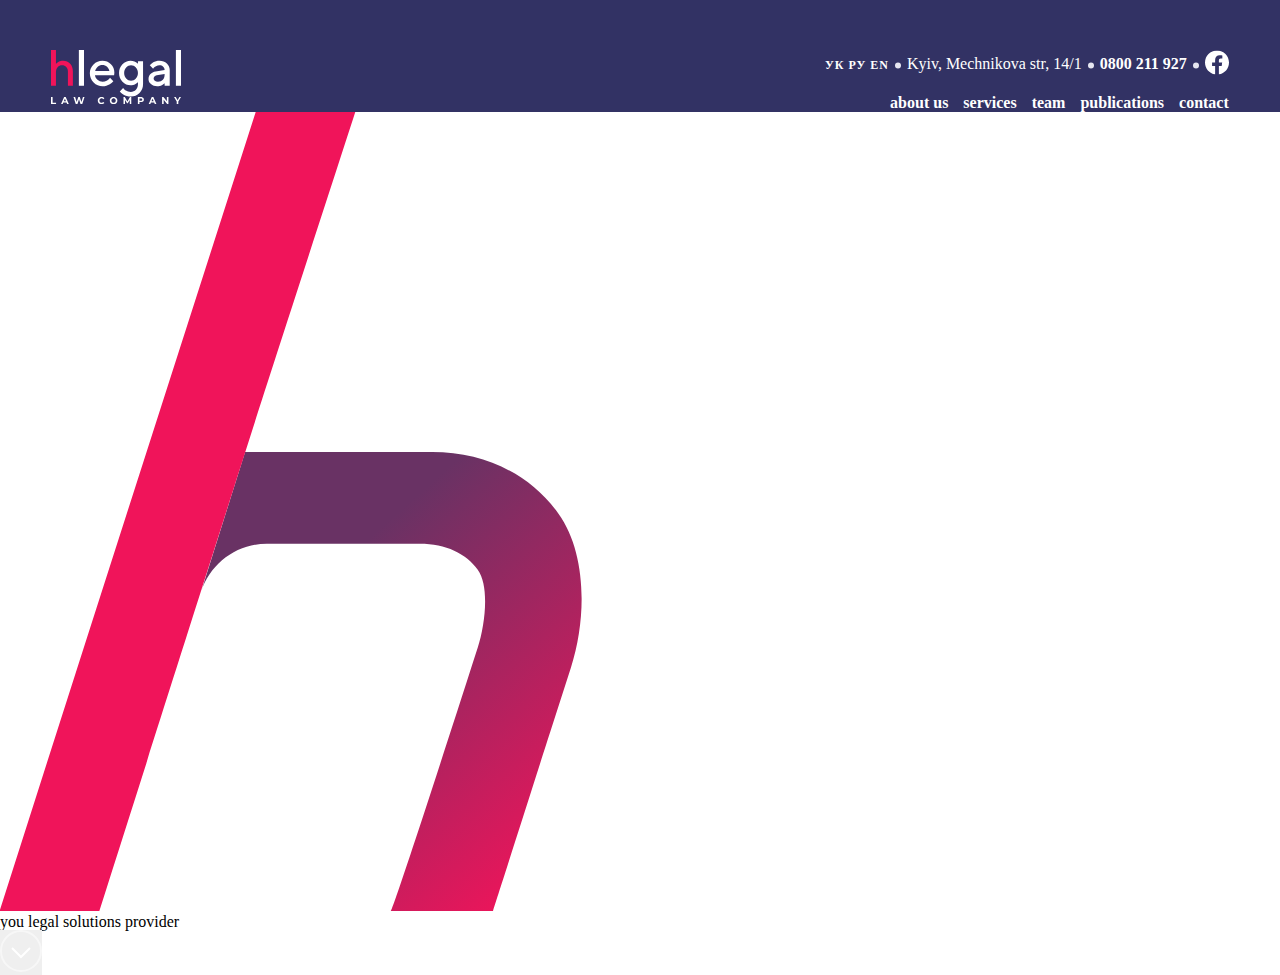
==== index.html @ f6541e98 "create project. Index.html: create header" ====
<!DOCTYPE html>
<html lang="en">
  <head>
    <meta charset="UTF-8" />
    <meta name="viewport" content="width=device-width, initial-scale=1.0" />
    <title>Public</title>
    <link rel="stylesheet" href="./css/style.css" />
  </head>
  <body>
    <header class="header">
      <div class="header__container container">
        <div class="header__logo">
          <svg
            xmlns="http://www.w3.org/2000/svg"
            width="130"
            height="47"
            viewBox="0 0 130 47"
            fill="none"
          >
            <path
              d="M4.95672 0H0V35.7986H4.95672V22.5177C4.95672 20.2709 5.51557 18.4984 6.63326 17.2502C7.75095 16.002 9.2817 15.353 11.1769 15.353C12.8049 15.353 14.1655 15.9521 15.2589 17.1004C16.3523 18.2738 16.9112 19.7466 16.9112 21.5191V35.8236H21.8922V21.5191C21.8922 18.2238 20.9932 15.6276 19.1951 13.6804C17.3971 11.7332 15.0402 10.7596 12.1731 10.7596C11.347 10.7596 10.5209 10.8594 9.71906 11.0841C8.89294 11.3088 8.2369 11.5584 7.70235 11.833C7.16781 12.1076 6.65756 12.4072 6.1959 12.7567C5.73424 13.1062 5.41838 13.3558 5.27259 13.5056C5.1268 13.6554 5.00532 13.7552 4.95672 13.8301V0Z"
              fill="#F0145A"
            />
            <path d="M32.9726 0H27.8628V35.7689H32.9726V0Z" fill="white" />
            <path
              d="M63.1114 25.2935L63.3669 22.7386C63.3669 19.315 62.2428 16.4535 59.9433 14.1541C57.6439 11.8546 54.7824 10.7305 51.3588 10.7305C47.9352 10.7305 44.9715 11.9568 42.5188 14.4096C40.0661 16.8623 38.8397 19.7749 38.8397 23.2496C38.8397 26.8265 40.1172 29.8924 42.621 32.4473C45.1248 35.0022 48.1396 36.2797 51.6143 36.2797C52.9429 36.2797 54.1692 36.0753 55.3956 35.7176C56.6219 35.3088 57.6439 34.9 58.3593 34.4912C59.1258 34.0313 59.8922 33.5204 60.5565 32.9583C61.2208 32.3962 61.6807 31.9874 61.8851 31.7319C62.0895 31.4764 62.2428 31.3231 62.345 31.1698L59.0236 27.8484L58.2571 28.8193C57.7461 29.4325 56.8774 30.0457 55.6511 30.7099C54.3736 31.3742 53.0451 31.6808 51.6143 31.6808C49.6215 31.6808 47.9352 31.0676 46.5045 29.7902C45.0737 28.5127 44.205 27.0309 43.9495 25.2935H63.1114ZM51.3588 15.0738C53.2494 15.0738 54.7824 15.6359 56.0599 16.709C57.2862 17.8331 58.0527 19.2128 58.3593 20.9501H44.1539C44.6138 19.2128 45.4314 17.8331 46.7089 16.709C47.9352 15.6359 49.5193 15.0738 51.3588 15.0738Z"
              fill="white"
            />
            <path
              d="M86.9429 34.2868C86.9429 36.5351 86.2786 38.3747 84.8989 39.8054C83.5704 41.1851 81.8841 41.9005 79.7891 41.9005C78.8693 41.9005 77.9496 41.7472 77.0809 41.4917C76.2122 41.2362 75.5479 40.9296 74.9859 40.5719C74.4238 40.2142 73.9128 39.8565 73.4018 39.3967C72.9419 38.9368 72.6353 38.6302 72.482 38.4769C72.3287 38.3236 72.2265 38.1703 72.1244 38.0681L68.803 41.3895L69.2117 41.9005C69.4672 42.2582 69.9271 42.718 70.5403 43.229C71.1535 43.6889 71.8689 44.1999 72.6864 44.7109C73.504 45.1708 74.526 45.5796 75.8034 45.9372C77.0809 46.2949 78.4094 46.4993 79.7891 46.4993C83.2638 46.4993 86.1253 45.3241 88.5269 42.9735C90.8774 40.5719 92.0527 37.7104 92.0527 34.2357V11.2415H86.9429V13.7964L86.0742 13.0299C85.5121 12.5189 84.6434 12.0079 83.4171 11.4969C82.1907 10.986 80.8622 10.7305 79.5336 10.7305C76.4166 10.7305 73.7595 11.9057 71.4601 14.3074C69.1606 16.709 68.0365 19.5705 68.0365 22.9941C68.0365 26.4177 69.1606 29.2792 71.4601 31.6808C73.7595 34.0824 76.4166 35.2577 79.5336 35.2577C80.4023 35.2577 81.2199 35.1555 82.0885 34.9511C82.9061 34.6956 83.5704 34.4401 84.1325 34.1846C84.6945 33.9291 85.2055 33.6225 85.6654 33.2648C86.1253 32.9072 86.483 32.6517 86.5852 32.5495L86.9429 32.1918V34.2868ZM73.1463 22.9941C73.1463 20.8479 73.8106 19.0595 75.1903 17.5777C76.5699 16.0958 78.2051 15.3293 80.0446 15.3293C81.8841 15.3293 83.5193 16.0958 84.8989 17.5777C86.2275 19.0595 86.9429 20.8479 86.9429 22.9941C86.9429 25.1402 86.2275 26.9287 84.8989 28.4105C83.5193 29.8924 81.8841 30.6588 80.0446 30.6588C78.2051 30.6588 76.5699 29.8924 75.1903 28.4105C73.8106 26.9287 73.1463 25.1402 73.1463 22.9941Z"
              fill="white"
            />
            <path
              d="M118.724 35.7687V19.9282C118.724 17.3222 117.753 15.1249 115.863 13.3876C113.972 11.5991 111.519 10.7305 108.504 10.7305C107.329 10.7305 106.154 10.8838 105.03 11.1904C103.906 11.548 102.986 11.9057 102.321 12.3145C101.657 12.7233 100.993 13.1832 100.38 13.7453C99.7666 14.2563 99.4089 14.6139 99.2045 14.8183C99.0512 15.0227 98.8979 15.176 98.7957 15.3293L102.117 18.6507L102.781 17.782C103.19 17.22 103.906 16.709 104.979 16.1469C106.052 15.5848 107.227 15.3293 108.504 15.3293C109.986 15.3293 111.213 15.7892 112.183 16.6579C113.154 17.5266 113.614 18.6507 113.614 19.9282L104.672 21.4611C102.475 21.8188 100.686 22.6875 99.46 24.0672C98.1825 25.4468 97.5182 27.1331 97.5182 29.1259C97.5182 31.0165 98.3358 32.6517 99.971 34.0824C101.657 35.5643 103.701 36.2797 106.205 36.2797C107.074 36.2797 107.891 36.1775 108.709 35.922C109.577 35.7176 110.242 35.4621 110.804 35.2066C111.366 34.9511 111.877 34.6445 112.337 34.2868C112.797 33.9291 113.103 33.6736 113.308 33.5715C113.461 33.4182 113.563 33.2649 113.614 33.2138V35.7687H118.724ZM106.971 31.6808C105.643 31.6808 104.57 31.3742 103.803 30.761C102.986 30.1479 102.628 29.4325 102.628 28.6149C102.628 27.7462 102.884 26.9798 103.446 26.4177C104.008 25.8556 104.774 25.4468 105.694 25.2935L113.614 24.0161V24.527C113.614 26.8265 113.052 28.5638 111.877 29.8413C110.702 31.0676 109.066 31.6808 106.971 31.6808Z"
              fill="white"
            />
            <path d="M130 0H124.89V35.7689H130V0Z" fill="white" />
          </svg>
          <svg
            xmlns="http://www.w3.org/2000/svg"
            width="130"
            height="7"
            viewBox="0 0 130 7"
            fill="none"
          >
            <path
              d="M0 0.118455H1.59915V5.72534H5.06396V7.02835H0V0.118455Z"
              fill="white"
            />
            <path
              d="M15.5016 5.54766H12.2934L11.6814 7.02835H10.0428L13.1226 0.118455H14.702L17.7917 7.02835H16.1136L15.5016 5.54766ZM14.9982 4.33349L13.9025 1.68799L12.8067 4.33349H14.9982Z"
              fill="white"
            />
            <path
              d="M33.5121 0.118455L31.2516 7.02835H29.534L28.0138 2.34936L26.4443 7.02835H24.7366L22.4662 0.118455H24.1245L25.6842 4.97512L27.313 0.118455H28.7937L30.3731 5.01461L31.9821 0.118455H33.5121Z"
              fill="white"
            />
            <path
              d="M50.5232 7.1468C49.819 7.1468 49.1807 6.99545 48.6082 6.69273C48.0422 6.38343 47.5947 5.95896 47.2657 5.41933C46.9432 4.87312 46.782 4.25781 46.782 3.5734C46.782 2.88899 46.9432 2.27697 47.2657 1.73734C47.5947 1.19113 48.0422 0.766669 48.6082 0.46395C49.1807 0.15465 49.8223 0 50.5331 0C51.1319 0 51.6716 0.105294 52.152 0.315881C52.6389 0.526468 53.047 0.829187 53.376 1.22404L52.3494 2.17168C51.8821 1.63205 51.303 1.36224 50.612 1.36224C50.1843 1.36224 49.8026 1.45766 49.467 1.6485C49.1313 1.83277 48.8681 2.09271 48.6773 2.42833C48.493 2.76396 48.4009 3.14565 48.4009 3.5734C48.4009 4.00116 48.493 4.38285 48.6773 4.71847C48.8681 5.05409 49.1313 5.31733 49.467 5.50817C49.8026 5.69244 50.1843 5.78457 50.612 5.78457C51.303 5.78457 51.8821 5.51146 52.3494 4.96525L53.376 5.9129C53.047 6.31433 52.6389 6.62034 52.152 6.83092C51.665 7.04151 51.1221 7.1468 50.5232 7.1468Z"
              fill="white"
            />
            <path
              d="M62.5933 7.1468C61.876 7.1468 61.2278 6.99215 60.6487 6.68285C60.0761 6.37355 59.6253 5.94909 59.2963 5.40946C58.9738 4.86325 58.8126 4.25123 58.8126 3.5734C58.8126 2.89558 58.9738 2.28685 59.2963 1.74722C59.6253 1.20101 60.0761 0.77325 60.6487 0.46395C61.2278 0.15465 61.876 0 62.5933 0C63.3106 0 63.9555 0.15465 64.5281 0.46395C65.1006 0.77325 65.5514 1.20101 65.8804 1.74722C66.2095 2.28685 66.374 2.89558 66.374 3.5734C66.374 4.25123 66.2095 4.86325 65.8804 5.40946C65.5514 5.94909 65.1006 6.37355 64.5281 6.68285C63.9555 6.99215 63.3106 7.1468 62.5933 7.1468ZM62.5933 5.78457C63.0013 5.78457 63.3698 5.69244 63.6989 5.50817C64.0279 5.31733 64.2846 5.05409 64.4688 4.71847C64.6597 4.38285 64.7551 4.00116 64.7551 3.5734C64.7551 3.14565 64.6597 2.76396 64.4688 2.42833C64.2846 2.09271 64.0279 1.83277 63.6989 1.6485C63.3698 1.45766 63.0013 1.36224 62.5933 1.36224C62.1853 1.36224 61.8168 1.45766 61.4877 1.6485C61.1587 1.83277 60.8987 2.09271 60.7079 2.42833C60.5236 2.76396 60.4315 3.14565 60.4315 3.5734C60.4315 4.00116 60.5236 4.38285 60.7079 4.71847C60.8987 5.05409 61.1587 5.31733 61.4877 5.50817C61.8168 5.69244 62.1853 5.78457 62.5933 5.78457Z"
              fill="white"
            />
            <path
              d="M78.7995 7.02835L78.7896 2.88241L76.7561 6.29788H76.0355L74.0119 2.97125V7.02835H72.5115V0.118455H73.8342L76.4205 4.41246L78.9673 0.118455H80.2802L80.2999 7.02835H78.7995Z"
              fill="white"
            />
            <path
              d="M89.8659 0.118455C90.478 0.118455 91.0077 0.220458 91.4552 0.424465C91.9093 0.628471 92.2581 0.918029 92.5016 1.29314C92.7451 1.66825 92.8668 2.11245 92.8668 2.62576C92.8668 3.13249 92.7451 3.57669 92.5016 3.95838C92.2581 4.33349 91.9093 4.62305 91.4552 4.82705C91.0077 5.02448 90.478 5.12319 89.8659 5.12319H88.4741V7.02835H86.8749V0.118455H89.8659ZM89.7771 3.82018C90.2575 3.82018 90.6227 3.71818 90.8728 3.51418C91.1229 3.30359 91.2479 3.00745 91.2479 2.62576C91.2479 2.23749 91.1229 1.94135 90.8728 1.73734C90.6227 1.52676 90.2575 1.42146 89.7771 1.42146H88.4741V3.82018H89.7771Z"
              fill="white"
            />
            <path
              d="M103.148 5.54766H99.9396L99.3276 7.02835H97.6889L100.769 0.118455H102.348L105.438 7.02835H103.76L103.148 5.54766ZM102.644 4.33349L101.549 1.68799L100.453 4.33349H102.644Z"
              fill="white"
            />
            <path
              d="M117.428 0.118455V7.02835H116.115L112.67 2.83306V7.02835H111.09V0.118455H112.413L115.848 4.31375V0.118455H117.428Z"
              fill="white"
            />
            <path
              d="M127.315 4.58027V7.02835H125.716V4.56053L123.041 0.118455H124.739L126.585 3.18842L128.43 0.118455H130L127.315 4.58027Z"
              fill="white"
            />
          </svg>
        </div>
        <div class="header__menu">
          <div class="header__menu-info">
            <ul class="contacts">
              <li class="contacts__item--lang">
                <a href="#" class="lang">УК</a>
                <a href="#" class="lang">РУ</a>
                <a href="#" class="lang">EN</a>
              </li>
              <li class="contacts__item--dot">
                <svg
                  xmlns="http://www.w3.org/2000/svg"
                  width="6"
                  height="7"
                  viewBox="0 0 6 7"
                  fill="none"
                >
                  <circle cx="3" cy="3.5" r="3" fill="#E6E6F0" />
                </svg>
              </li>
              <li class="contacts__item--address">
                Kyiv, Mechnikova str, 14/1
              </li>
              <li class="contacts__item--dot">
                <svg
                  xmlns="http://www.w3.org/2000/svg"
                  width="6"
                  height="7"
                  viewBox="0 0 6 7"
                  fill="none"
                >
                  <circle cx="3" cy="3.5" r="3" fill="#E6E6F0" />
                </svg>
              </li>
              <li class="contacts__item--tel">0800 211 927</li>
              <li class="contacts__item--dot">
                <svg
                  xmlns="http://www.w3.org/2000/svg"
                  width="6"
                  height="7"
                  viewBox="0 0 6 7"
                  fill="none"
                >
                  <circle cx="3" cy="3.5" r="3" fill="#E6E6F0" />
                </svg>
              </li>
              <li class="contacts__item--socail">
                <!-- змінити -->
                <a href="#">
                  <svg
                    xmlns="http://www.w3.org/2000/svg"
                    width="24"
                    height="25"
                    viewBox="0 0 24 25"
                    fill="none"
                  >
                    <g clip-path="url(#clip0_118607_1097)">
                      <path
                        d="M24 12.5733C24 5.90541 18.6274 0.5 12 0.5C5.37258 0.5 0 5.90541 0 12.5733C0 18.5995 4.38823 23.5943 10.125 24.5V16.0633H7.07813V12.5733H10.125V9.91343C10.125 6.88755 11.9165 5.21615 14.6576 5.21615C15.9705 5.21615 17.3438 5.45195 17.3438 5.45195V8.42313H15.8306C14.3399 8.42313 13.875 9.35379 13.875 10.3086V12.5733H17.2031L16.6711 16.0633H13.875V24.5C19.6118 23.5943 24 18.5995 24 12.5733Z"
                        fill="white"
                      />
                    </g>
                    <defs>
                      <clipPath id="clip0_118607_1097">
                        <rect
                          width="24"
                          height="24"
                          fill="white"
                          transform="translate(0 0.5)"
                        />
                      </clipPath>
                    </defs>
                  </svg>
                </a>
              </li>
            </ul>
          </div>
          <div class="header__menu-nav">
            <ul class="nav">
              <li class="nav__item">
                <a href="#" class="nav__link">about us</a>
              </li>
              <li class="nav__item">
                <a href="#" class="nav__link">services</a>
              </li>
              <li class="nav__item">
                <a href="#" class="nav__link">team</a>
              </li>
              <li class="nav__item">
                <a href="#" class="nav__link">publications</a>
              </li>
              <li class="nav__item">
                <a href="#" class="nav__link">contact</a>
              </li>
            </ul>
          </div>
        </div>
      </div>
    </header>
    <div class="bg-photo">
      <div class="bg-photo__container container">
        <div class="bg-photo__img">
          <svg
            width="582"
            height="799"
            viewBox="0 0 582 799"
            fill="none"
            xmlns="http://www.w3.org/2000/svg"
          >
            <path
              fill-rule="evenodd"
              clip-rule="evenodd"
              d="M245.112 340H432.082C485.793 340 530.618 362.912 558.49 401.63C586.34 440.35 587.199 504.956 570.958 555.498L550.194 620.023C541.522 646.966 500.918 774.384 493 799H391C391 799 392.559 800.366 477.767 535.5C485.29 512.126 489.586 474.185 477.767 457.777C465.968 441.37 446.06 431.66 419.718 431.66H266.886C236.876 431.66 210.283 451.178 200.999 480.005L245.112 340Z"
              fill="url(#paint0_linear_0_1)"
            />
            <path
              fill-rule="evenodd"
              clip-rule="evenodd"
              d="M99.3445 799H-0.369385C84.4982 532.509 170.329 266.331 255.698 0H355.276C354.856 1.33198 354.431 2.6675 353.999 4.00646C215.866 429.03 262.985 285.497 99.3445 799Z"
              fill="#F0145A"
            />
            <defs>
              <linearGradient
                id="paint0_linear_0_1"
                x1="521.823"
                y1="798.999"
                x2="268.503"
                y2="516.696"
                gradientUnits="userSpaceOnUse"
              >
                <stop stop-color="#F0145A" />
                <stop offset="1" stop-color="#693264" />
              </linearGradient>
            </defs>
          </svg>
        </div>
        <h1 class="bg-photo_title">you legal solutions provider</h1>
        <button class="scroll-btn">
          <svg
            xmlns="http://www.w3.org/2000/svg"
            width="42"
            height="42"
            viewBox="0 0 42 42"
            fill="none"
          >
            <g clip-path="url(#clip0_22728_11340)">
              <circle
                opacity="0.5"
                cx="21"
                cy="21"
                r="20"
                stroke="white"
                stroke-width="2"
              />
              <path d="M12 18L21 27L30 18" stroke="white" stroke-width="2" />
            </g>
            <defs>
              <clipPath id="clip0_22728_11340">
                <rect width="42" height="42" fill="white" />
              </clipPath>
            </defs>
          </svg>
        </button>
      </div>
    </div>
    <div class="tab-content">
      <div class="tab-content__tabname">
        <div class="tab-content__tabinfo"></div>
      </div>
      <div class="tab-content__tabname">
        <div class="tab-content__tabinfo"></div>
      </div>
      <div class="tab-content__tabname">
        <div class="tab-content__tabinfo"></div>
      </div>
      <div class="tab-content__tabname">
        <div class="tab-content__tabinfo"></div>
      </div>
    </div>
  </body>
</html>
---- css/style.css ----
*,
*::before,
*::after {
  margin: 0;
  padding: 0;
  border: 0;
  outline: 0;
  box-sizing: border-box;
}

html {
  font-size: 16px;
}

body {
  font-size: 1rem;
}

a {
  text-decoration: none;
  cursor: pointer;
}

html,
body,
div,
span,
applet,
object,
iframe,
h1,
h2,
h3,
h4,
h5,
h6,
p,
blockquote,
pre,
a,
abbr,
acronym,
address,
big,
cite,
code,
del,
dfn,
em,
img,
ins,
kbd,
q,
s,
samp,
small,
strike,
strong,
sub,
sup,
tt,
var,
b,
u,
i,
center,
dl,
dt,
dd,
ol,
ul,
li,
fieldset,
form,
label,
legend,
table,
caption,
tbody,
tfoot,
thead,
tr,
th,
td,
article,
aside,
canvas,
details,
embed,
figure,
figcaption,
footer,
header,
hgroup,
menu,
nav,
output,
ruby,
section,
summary,
time,
mark,
audio,
video {
  margin: 0;
  padding: 0;
  border: 0;
  font-size: 100%;
  font: inherit;
  vertical-align: baseline;
}

/* HTML5 display-role reset for older browsers */
article,
aside,
details,
figcaption,
figure,
footer,
header,
hgroup,
menu,
nav,
section {
  display: block;
}

body {
  line-height: 1;
}

ol,
ul {
  list-style-type: none;
}

blockquote,
q {
  quotes: none;
}

blockquote:before,
blockquote:after,
q:before,
q:after {
  content: "";
  content: none;
}

table {
  border-collapse: collapse;
  border-spacing: 0;
}

.header {
  width: 100%;
  background: var(--main-regular, #323264);
}
.header .container {
  margin: 0 auto;
  width: 92%;
  display: flex;
  justify-content: space-between;
}
.header .container .header__logo {
  display: flex;
  flex-direction: column;
  padding: 50px 0 3px;
}
.header .container .header__menu {
  display: flex;
  flex-direction: column;
  justify-content: space-between;
  padding-top: 50px;
  color: var(--basic-white, #fff);
}
.header .container .header__menu .header__menu-info {
  padding-bottom: 16px;
}
.header .container .header__menu .header__menu-info .contacts {
  display: flex;
  align-items: center;
  gap: 6px;
}
.header .container .header__menu .header__menu-info .contacts .contacts__item--lang .lang {
  font-weight: 700;
  font-size: 0.75rem;
  font-style: normal;
  line-height: normal;
  letter-spacing: 1px;
  text-align: center;
  color: var(--basic-white, #fff);
}
.header .container .header__menu .header__menu-info .contacts .contacts__item--address {
  text-align: right;
  font-size: 1rem;
  font-style: normal;
  line-height: normal;
  font-weight: 400;
}
.header .container .header__menu .header__menu-info .contacts .contacts__item--tel {
  text-align: right;
  font-weight: 700;
  font-size: 1rem;
  font-style: normal;
  line-height: normal;
}
.header .container .header__menu .header__menu-nav .nav {
  display: flex;
  justify-content: right;
}
.header .container .header__menu .header__menu-nav .nav__item {
  padding-left: 15px;
}
.header .container .header__menu .header__menu-nav .nav__link {
  color: var(--basic-white, #fff);
  text-align: right;
  font-size: 1rem;
  font-style: normal;
  font-weight: 700;
  line-height: normal;
}/*# sourceMappingURL=style.css.map */
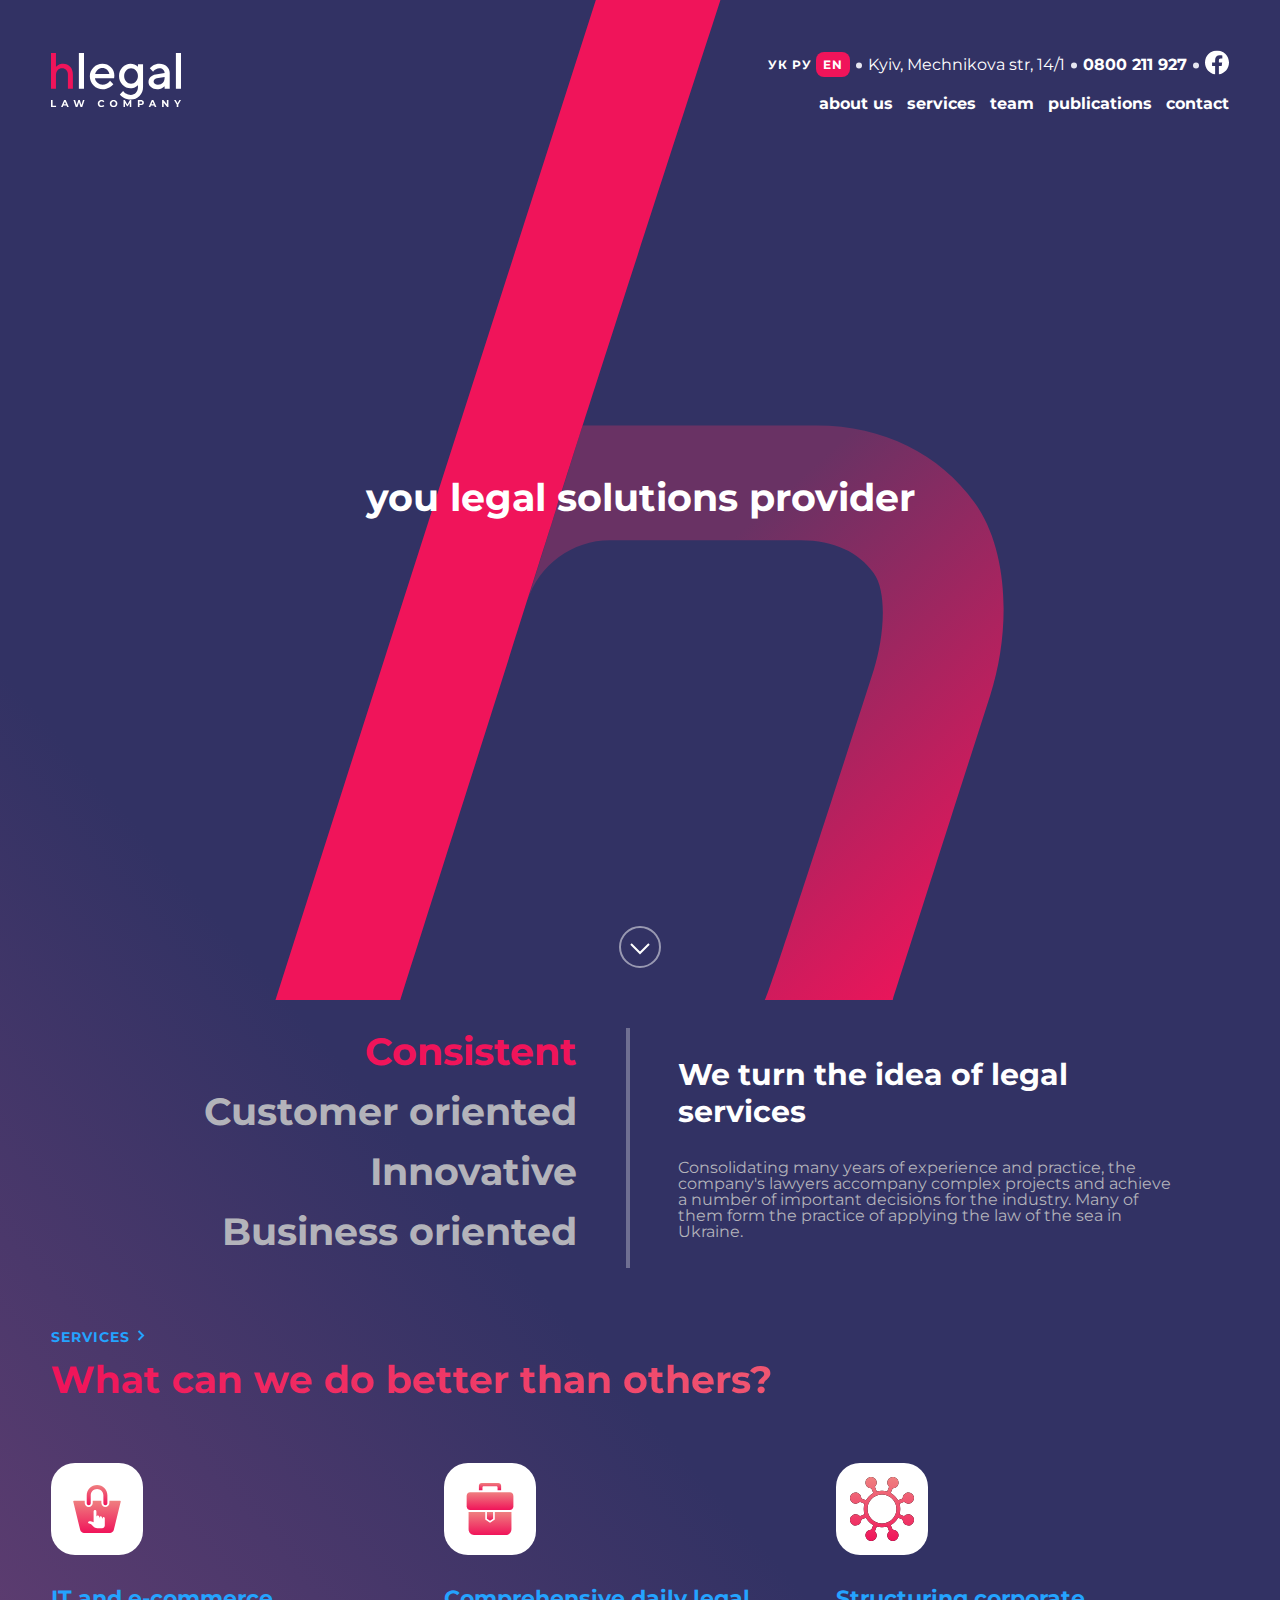
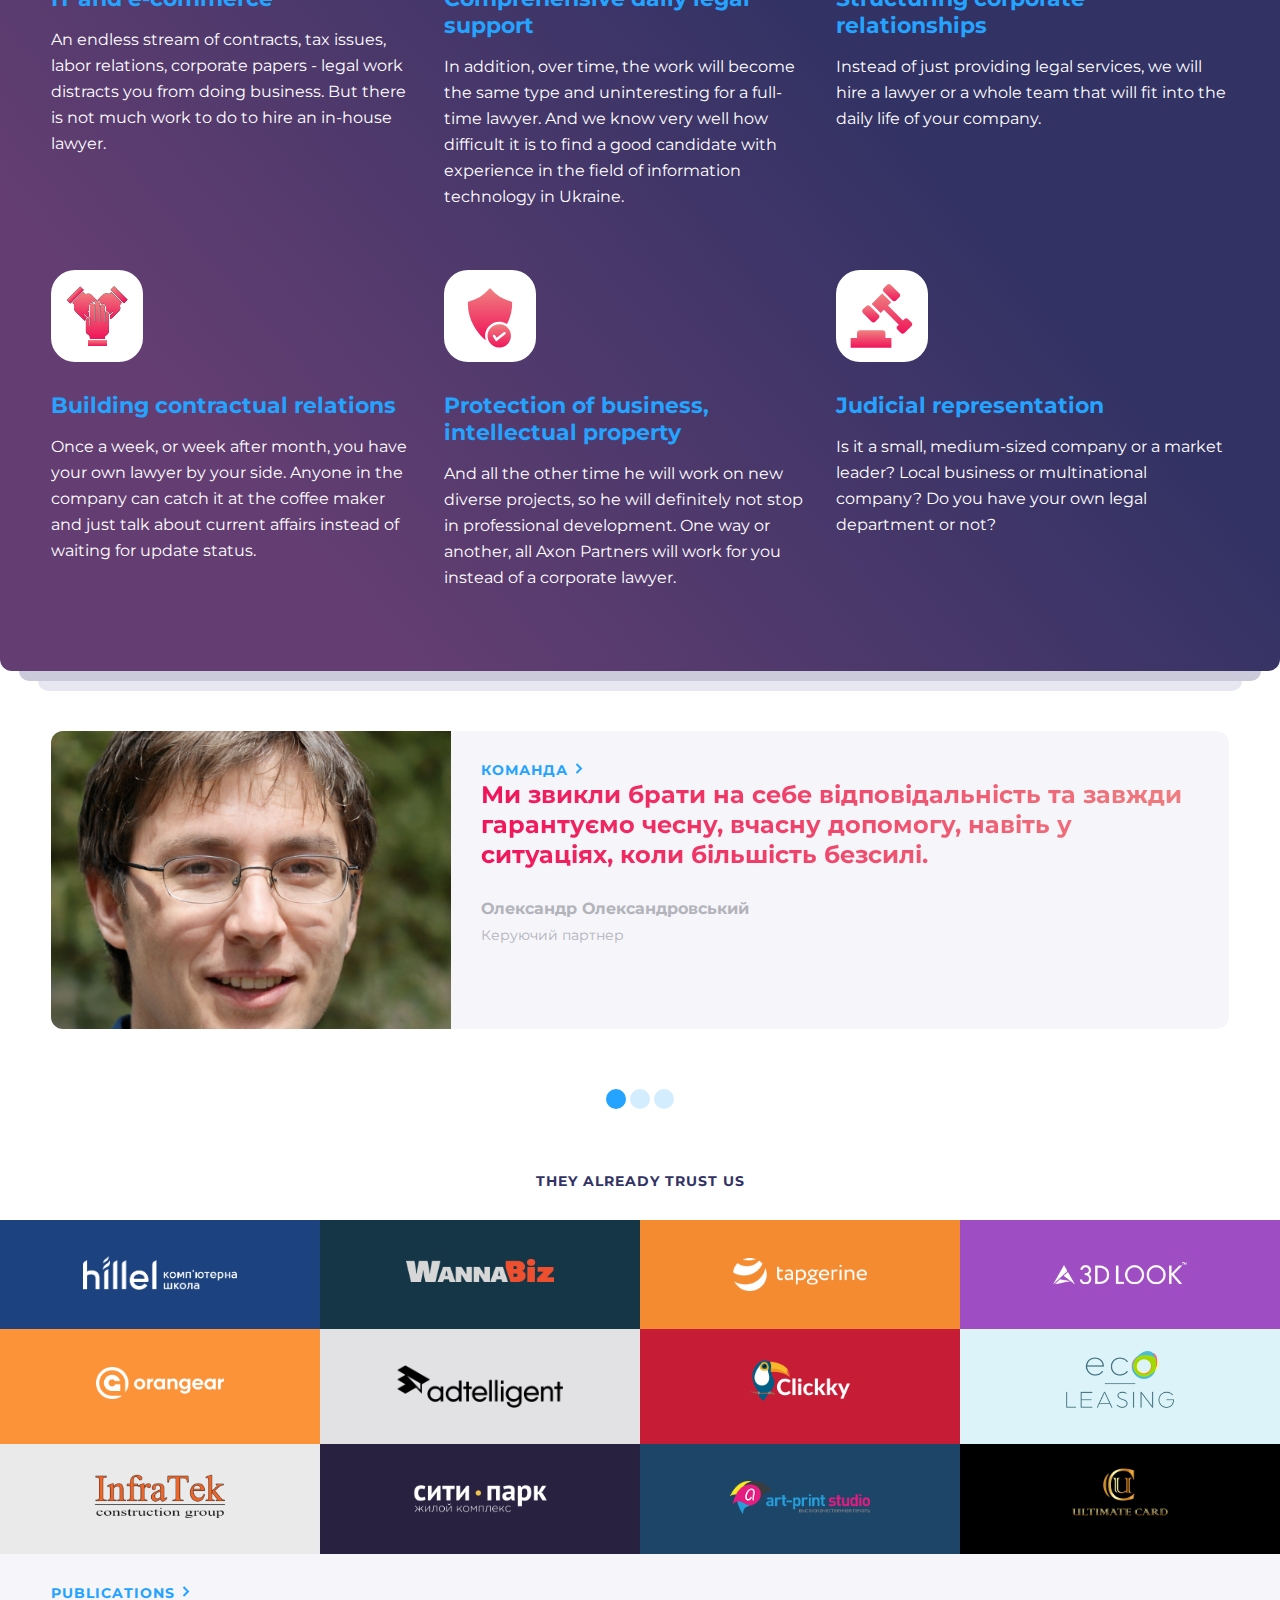
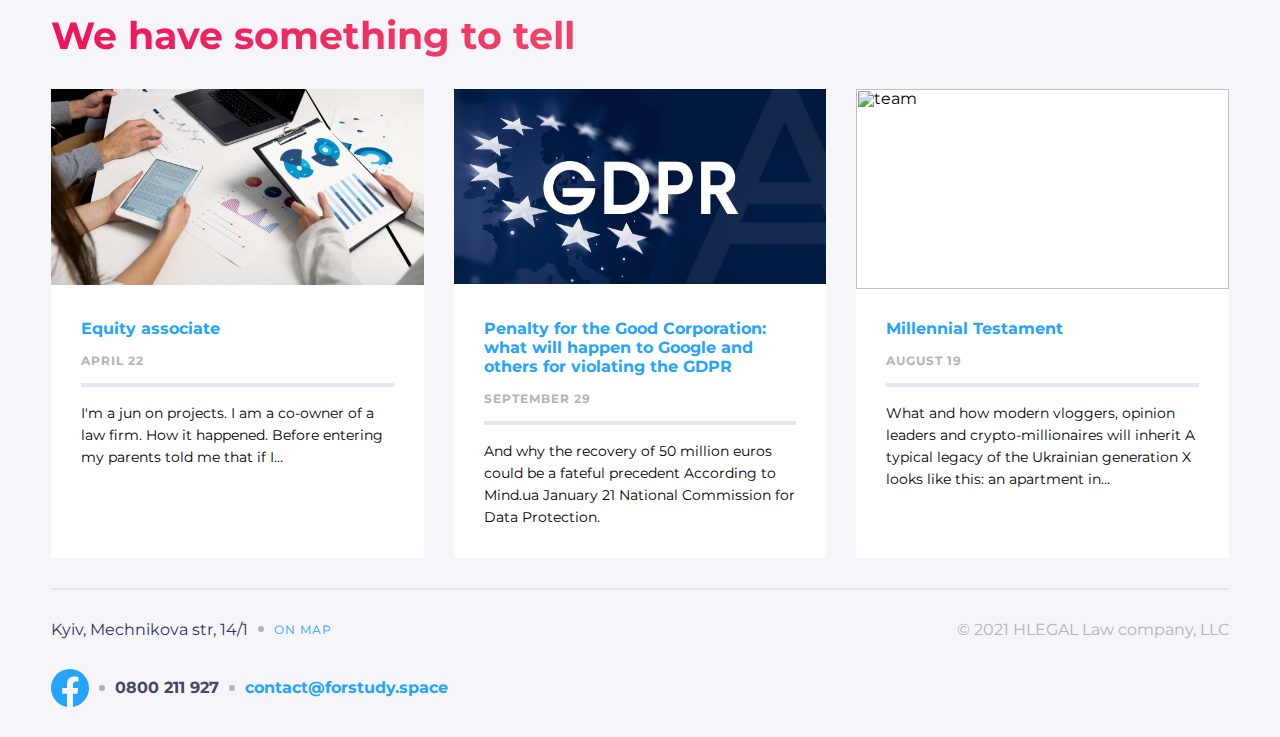
==== commit becc722f: "commit last version of project (sorry, i forgot to commit all my develop steps)" ====
--- a/index.html
+++ b/index.html
@@ -1,267 +1,1068 @@
-<!DOCTYPE html>
 <html lang="en">
   <head>
     <meta charset="UTF-8" />
     <meta name="viewport" content="width=device-width, initial-scale=1.0" />
     <title>Public</title>
+    <!-- <link
+      href="https://cdn.jsdelivr.net/npm/bootstrap@5.3.2/dist/css/bootstrap.min.css"
+      rel="stylesheet"
+      integrity="sha384-T3c6CoIi6uLrA9TneNEoa7RxnatzjcDSCmG1MXxSR1GAsXEV/Dwwykc2MPK8M2HN"
+      crossorigin="anonymous"
+    /> -->
     <link rel="stylesheet" href="./css/style.css" />
   </head>
   <body>
     <header class="header">
-      <div class="header__container container">
-        <div class="header__logo">
-          <svg
-            xmlns="http://www.w3.org/2000/svg"
-            width="130"
-            height="47"
-            viewBox="0 0 130 47"
-            fill="none"
-          >
-            <path
-              d="M4.95672 0H0V35.7986H4.95672V22.5177C4.95672 20.2709 5.51557 18.4984 6.63326 17.2502C7.75095 16.002 9.2817 15.353 11.1769 15.353C12.8049 15.353 14.1655 15.9521 15.2589 17.1004C16.3523 18.2738 16.9112 19.7466 16.9112 21.5191V35.8236H21.8922V21.5191C21.8922 18.2238 20.9932 15.6276 19.1951 13.6804C17.3971 11.7332 15.0402 10.7596 12.1731 10.7596C11.347 10.7596 10.5209 10.8594 9.71906 11.0841C8.89294 11.3088 8.2369 11.5584 7.70235 11.833C7.16781 12.1076 6.65756 12.4072 6.1959 12.7567C5.73424 13.1062 5.41838 13.3558 5.27259 13.5056C5.1268 13.6554 5.00532 13.7552 4.95672 13.8301V0Z"
-              fill="#F0145A"
-            />
-            <path d="M32.9726 0H27.8628V35.7689H32.9726V0Z" fill="white" />
-            <path
-              d="M63.1114 25.2935L63.3669 22.7386C63.3669 19.315 62.2428 16.4535 59.9433 14.1541C57.6439 11.8546 54.7824 10.7305 51.3588 10.7305C47.9352 10.7305 44.9715 11.9568 42.5188 14.4096C40.0661 16.8623 38.8397 19.7749 38.8397 23.2496C38.8397 26.8265 40.1172 29.8924 42.621 32.4473C45.1248 35.0022 48.1396 36.2797 51.6143 36.2797C52.9429 36.2797 54.1692 36.0753 55.3956 35.7176C56.6219 35.3088 57.6439 34.9 58.3593 34.4912C59.1258 34.0313 59.8922 33.5204 60.5565 32.9583C61.2208 32.3962 61.6807 31.9874 61.8851 31.7319C62.0895 31.4764 62.2428 31.3231 62.345 31.1698L59.0236 27.8484L58.2571 28.8193C57.7461 29.4325 56.8774 30.0457 55.6511 30.7099C54.3736 31.3742 53.0451 31.6808 51.6143 31.6808C49.6215 31.6808 47.9352 31.0676 46.5045 29.7902C45.0737 28.5127 44.205 27.0309 43.9495 25.2935H63.1114ZM51.3588 15.0738C53.2494 15.0738 54.7824 15.6359 56.0599 16.709C57.2862 17.8331 58.0527 19.2128 58.3593 20.9501H44.1539C44.6138 19.2128 45.4314 17.8331 46.7089 16.709C47.9352 15.6359 49.5193 15.0738 51.3588 15.0738Z"
-              fill="white"
-            />
-            <path
-              d="M86.9429 34.2868C86.9429 36.5351 86.2786 38.3747 84.8989 39.8054C83.5704 41.1851 81.8841 41.9005 79.7891 41.9005C78.8693 41.9005 77.9496 41.7472 77.0809 41.4917C76.2122 41.2362 75.5479 40.9296 74.9859 40.5719C74.4238 40.2142 73.9128 39.8565 73.4018 39.3967C72.9419 38.9368 72.6353 38.6302 72.482 38.4769C72.3287 38.3236 72.2265 38.1703 72.1244 38.0681L68.803 41.3895L69.2117 41.9005C69.4672 42.2582 69.9271 42.718 70.5403 43.229C71.1535 43.6889 71.8689 44.1999 72.6864 44.7109C73.504 45.1708 74.526 45.5796 75.8034 45.9372C77.0809 46.2949 78.4094 46.4993 79.7891 46.4993C83.2638 46.4993 86.1253 45.3241 88.5269 42.9735C90.8774 40.5719 92.0527 37.7104 92.0527 34.2357V11.2415H86.9429V13.7964L86.0742 13.0299C85.5121 12.5189 84.6434 12.0079 83.4171 11.4969C82.1907 10.986 80.8622 10.7305 79.5336 10.7305C76.4166 10.7305 73.7595 11.9057 71.4601 14.3074C69.1606 16.709 68.0365 19.5705 68.0365 22.9941C68.0365 26.4177 69.1606 29.2792 71.4601 31.6808C73.7595 34.0824 76.4166 35.2577 79.5336 35.2577C80.4023 35.2577 81.2199 35.1555 82.0885 34.9511C82.9061 34.6956 83.5704 34.4401 84.1325 34.1846C84.6945 33.9291 85.2055 33.6225 85.6654 33.2648C86.1253 32.9072 86.483 32.6517 86.5852 32.5495L86.9429 32.1918V34.2868ZM73.1463 22.9941C73.1463 20.8479 73.8106 19.0595 75.1903 17.5777C76.5699 16.0958 78.2051 15.3293 80.0446 15.3293C81.8841 15.3293 83.5193 16.0958 84.8989 17.5777C86.2275 19.0595 86.9429 20.8479 86.9429 22.9941C86.9429 25.1402 86.2275 26.9287 84.8989 28.4105C83.5193 29.8924 81.8841 30.6588 80.0446 30.6588C78.2051 30.6588 76.5699 29.8924 75.1903 28.4105C73.8106 26.9287 73.1463 25.1402 73.1463 22.9941Z"
-              fill="white"
-            />
-            <path
-              d="M118.724 35.7687V19.9282C118.724 17.3222 117.753 15.1249 115.863 13.3876C113.972 11.5991 111.519 10.7305 108.504 10.7305C107.329 10.7305 106.154 10.8838 105.03 11.1904C103.906 11.548 102.986 11.9057 102.321 12.3145C101.657 12.7233 100.993 13.1832 100.38 13.7453C99.7666 14.2563 99.4089 14.6139 99.2045 14.8183C99.0512 15.0227 98.8979 15.176 98.7957 15.3293L102.117 18.6507L102.781 17.782C103.19 17.22 103.906 16.709 104.979 16.1469C106.052 15.5848 107.227 15.3293 108.504 15.3293C109.986 15.3293 111.213 15.7892 112.183 16.6579C113.154 17.5266 113.614 18.6507 113.614 19.9282L104.672 21.4611C102.475 21.8188 100.686 22.6875 99.46 24.0672C98.1825 25.4468 97.5182 27.1331 97.5182 29.1259C97.5182 31.0165 98.3358 32.6517 99.971 34.0824C101.657 35.5643 103.701 36.2797 106.205 36.2797C107.074 36.2797 107.891 36.1775 108.709 35.922C109.577 35.7176 110.242 35.4621 110.804 35.2066C111.366 34.9511 111.877 34.6445 112.337 34.2868C112.797 33.9291 113.103 33.6736 113.308 33.5715C113.461 33.4182 113.563 33.2649 113.614 33.2138V35.7687H118.724ZM106.971 31.6808C105.643 31.6808 104.57 31.3742 103.803 30.761C102.986 30.1479 102.628 29.4325 102.628 28.6149C102.628 27.7462 102.884 26.9798 103.446 26.4177C104.008 25.8556 104.774 25.4468 105.694 25.2935L113.614 24.0161V24.527C113.614 26.8265 113.052 28.5638 111.877 29.8413C110.702 31.0676 109.066 31.6808 106.971 31.6808Z"
-              fill="white"
-            />
-            <path d="M130 0H124.89V35.7689H130V0Z" fill="white" />
-          </svg>
-          <svg
-            xmlns="http://www.w3.org/2000/svg"
-            width="130"
-            height="7"
-            viewBox="0 0 130 7"
-            fill="none"
-          >
-            <path
-              d="M0 0.118455H1.59915V5.72534H5.06396V7.02835H0V0.118455Z"
-              fill="white"
-            />
-            <path
-              d="M15.5016 5.54766H12.2934L11.6814 7.02835H10.0428L13.1226 0.118455H14.702L17.7917 7.02835H16.1136L15.5016 5.54766ZM14.9982 4.33349L13.9025 1.68799L12.8067 4.33349H14.9982Z"
-              fill="white"
-            />
-            <path
-              d="M33.5121 0.118455L31.2516 7.02835H29.534L28.0138 2.34936L26.4443 7.02835H24.7366L22.4662 0.118455H24.1245L25.6842 4.97512L27.313 0.118455H28.7937L30.3731 5.01461L31.9821 0.118455H33.5121Z"
-              fill="white"
-            />
-            <path
-              d="M50.5232 7.1468C49.819 7.1468 49.1807 6.99545 48.6082 6.69273C48.0422 6.38343 47.5947 5.95896 47.2657 5.41933C46.9432 4.87312 46.782 4.25781 46.782 3.5734C46.782 2.88899 46.9432 2.27697 47.2657 1.73734C47.5947 1.19113 48.0422 0.766669 48.6082 0.46395C49.1807 0.15465 49.8223 0 50.5331 0C51.1319 0 51.6716 0.105294 52.152 0.315881C52.6389 0.526468 53.047 0.829187 53.376 1.22404L52.3494 2.17168C51.8821 1.63205 51.303 1.36224 50.612 1.36224C50.1843 1.36224 49.8026 1.45766 49.467 1.6485C49.1313 1.83277 48.8681 2.09271 48.6773 2.42833C48.493 2.76396 48.4009 3.14565 48.4009 3.5734C48.4009 4.00116 48.493 4.38285 48.6773 4.71847C48.8681 5.05409 49.1313 5.31733 49.467 5.50817C49.8026 5.69244 50.1843 5.78457 50.612 5.78457C51.303 5.78457 51.8821 5.51146 52.3494 4.96525L53.376 5.9129C53.047 6.31433 52.6389 6.62034 52.152 6.83092C51.665 7.04151 51.1221 7.1468 50.5232 7.1468Z"
-              fill="white"
-            />
-            <path
-              d="M62.5933 7.1468C61.876 7.1468 61.2278 6.99215 60.6487 6.68285C60.0761 6.37355 59.6253 5.94909 59.2963 5.40946C58.9738 4.86325 58.8126 4.25123 58.8126 3.5734C58.8126 2.89558 58.9738 2.28685 59.2963 1.74722C59.6253 1.20101 60.0761 0.77325 60.6487 0.46395C61.2278 0.15465 61.876 0 62.5933 0C63.3106 0 63.9555 0.15465 64.5281 0.46395C65.1006 0.77325 65.5514 1.20101 65.8804 1.74722C66.2095 2.28685 66.374 2.89558 66.374 3.5734C66.374 4.25123 66.2095 4.86325 65.8804 5.40946C65.5514 5.94909 65.1006 6.37355 64.5281 6.68285C63.9555 6.99215 63.3106 7.1468 62.5933 7.1468ZM62.5933 5.78457C63.0013 5.78457 63.3698 5.69244 63.6989 5.50817C64.0279 5.31733 64.2846 5.05409 64.4688 4.71847C64.6597 4.38285 64.7551 4.00116 64.7551 3.5734C64.7551 3.14565 64.6597 2.76396 64.4688 2.42833C64.2846 2.09271 64.0279 1.83277 63.6989 1.6485C63.3698 1.45766 63.0013 1.36224 62.5933 1.36224C62.1853 1.36224 61.8168 1.45766 61.4877 1.6485C61.1587 1.83277 60.8987 2.09271 60.7079 2.42833C60.5236 2.76396 60.4315 3.14565 60.4315 3.5734C60.4315 4.00116 60.5236 4.38285 60.7079 4.71847C60.8987 5.05409 61.1587 5.31733 61.4877 5.50817C61.8168 5.69244 62.1853 5.78457 62.5933 5.78457Z"
-              fill="white"
-            />
-            <path
-              d="M78.7995 7.02835L78.7896 2.88241L76.7561 6.29788H76.0355L74.0119 2.97125V7.02835H72.5115V0.118455H73.8342L76.4205 4.41246L78.9673 0.118455H80.2802L80.2999 7.02835H78.7995Z"
-              fill="white"
-            />
-            <path
-              d="M89.8659 0.118455C90.478 0.118455 91.0077 0.220458 91.4552 0.424465C91.9093 0.628471 92.2581 0.918029 92.5016 1.29314C92.7451 1.66825 92.8668 2.11245 92.8668 2.62576C92.8668 3.13249 92.7451 3.57669 92.5016 3.95838C92.2581 4.33349 91.9093 4.62305 91.4552 4.82705C91.0077 5.02448 90.478 5.12319 89.8659 5.12319H88.4741V7.02835H86.8749V0.118455H89.8659ZM89.7771 3.82018C90.2575 3.82018 90.6227 3.71818 90.8728 3.51418C91.1229 3.30359 91.2479 3.00745 91.2479 2.62576C91.2479 2.23749 91.1229 1.94135 90.8728 1.73734C90.6227 1.52676 90.2575 1.42146 89.7771 1.42146H88.4741V3.82018H89.7771Z"
-              fill="white"
-            />
-            <path
-              d="M103.148 5.54766H99.9396L99.3276 7.02835H97.6889L100.769 0.118455H102.348L105.438 7.02835H103.76L103.148 5.54766ZM102.644 4.33349L101.549 1.68799L100.453 4.33349H102.644Z"
-              fill="white"
-            />
-            <path
-              d="M117.428 0.118455V7.02835H116.115L112.67 2.83306V7.02835H111.09V0.118455H112.413L115.848 4.31375V0.118455H117.428Z"
-              fill="white"
-            />
-            <path
-              d="M127.315 4.58027V7.02835H125.716V4.56053L123.041 0.118455H124.739L126.585 3.18842L128.43 0.118455H130L127.315 4.58027Z"
-              fill="white"
-            />
-          </svg>
+      <div class="header__wrapper">
+        <div class="header__container container">
+          <div class="header__logo">
+            <div class="logo">
+              <svg
+                xmlns="http://www.w3.org/2000/svg"
+                width="130"
+                height="47"
+                viewBox="0 0 130 47"
+                fill="none"
+              >
+                <path
+                  d="M4.95672 0H0V35.7986H4.95672V22.5177C4.95672 20.2709 5.51557 18.4984 6.63326 17.2502C7.75095 16.002 9.2817 15.353 11.1769 15.353C12.8049 15.353 14.1655 15.9521 15.2589 17.1004C16.3523 18.2738 16.9112 19.7466 16.9112 21.5191V35.8236H21.8922V21.5191C21.8922 18.2238 20.9932 15.6276 19.1951 13.6804C17.3971 11.7332 15.0402 10.7596 12.1731 10.7596C11.347 10.7596 10.5209 10.8594 9.71906 11.0841C8.89294 11.3088 8.2369 11.5584 7.70235 11.833C7.16781 12.1076 6.65756 12.4072 6.1959 12.7567C5.73424 13.1062 5.41838 13.3558 5.27259 13.5056C5.1268 13.6554 5.00532 13.7552 4.95672 13.8301V0Z"
+                  fill="#F0145A"
+                />
+                <path d="M32.9726 0H27.8628V35.7689H32.9726V0Z" fill="white" />
+                <path
+                  d="M63.1114 25.2935L63.3669 22.7386C63.3669 19.315 62.2428 16.4535 59.9433 14.1541C57.6439 11.8546 54.7824 10.7305 51.3588 10.7305C47.9352 10.7305 44.9715 11.9568 42.5188 14.4096C40.0661 16.8623 38.8397 19.7749 38.8397 23.2496C38.8397 26.8265 40.1172 29.8924 42.621 32.4473C45.1248 35.0022 48.1396 36.2797 51.6143 36.2797C52.9429 36.2797 54.1692 36.0753 55.3956 35.7176C56.6219 35.3088 57.6439 34.9 58.3593 34.4912C59.1258 34.0313 59.8922 33.5204 60.5565 32.9583C61.2208 32.3962 61.6807 31.9874 61.8851 31.7319C62.0895 31.4764 62.2428 31.3231 62.345 31.1698L59.0236 27.8484L58.2571 28.8193C57.7461 29.4325 56.8774 30.0457 55.6511 30.7099C54.3736 31.3742 53.0451 31.6808 51.6143 31.6808C49.6215 31.6808 47.9352 31.0676 46.5045 29.7902C45.0737 28.5127 44.205 27.0309 43.9495 25.2935H63.1114ZM51.3588 15.0738C53.2494 15.0738 54.7824 15.6359 56.0599 16.709C57.2862 17.8331 58.0527 19.2128 58.3593 20.9501H44.1539C44.6138 19.2128 45.4314 17.8331 46.7089 16.709C47.9352 15.6359 49.5193 15.0738 51.3588 15.0738Z"
+                  fill="white"
+                />
+                <path
+                  d="M86.9429 34.2868C86.9429 36.5351 86.2786 38.3747 84.8989 39.8054C83.5704 41.1851 81.8841 41.9005 79.7891 41.9005C78.8693 41.9005 77.9496 41.7472 77.0809 41.4917C76.2122 41.2362 75.5479 40.9296 74.9859 40.5719C74.4238 40.2142 73.9128 39.8565 73.4018 39.3967C72.9419 38.9368 72.6353 38.6302 72.482 38.4769C72.3287 38.3236 72.2265 38.1703 72.1244 38.0681L68.803 41.3895L69.2117 41.9005C69.4672 42.2582 69.9271 42.718 70.5403 43.229C71.1535 43.6889 71.8689 44.1999 72.6864 44.7109C73.504 45.1708 74.526 45.5796 75.8034 45.9372C77.0809 46.2949 78.4094 46.4993 79.7891 46.4993C83.2638 46.4993 86.1253 45.3241 88.5269 42.9735C90.8774 40.5719 92.0527 37.7104 92.0527 34.2357V11.2415H86.9429V13.7964L86.0742 13.0299C85.5121 12.5189 84.6434 12.0079 83.4171 11.4969C82.1907 10.986 80.8622 10.7305 79.5336 10.7305C76.4166 10.7305 73.7595 11.9057 71.4601 14.3074C69.1606 16.709 68.0365 19.5705 68.0365 22.9941C68.0365 26.4177 69.1606 29.2792 71.4601 31.6808C73.7595 34.0824 76.4166 35.2577 79.5336 35.2577C80.4023 35.2577 81.2199 35.1555 82.0885 34.9511C82.9061 34.6956 83.5704 34.4401 84.1325 34.1846C84.6945 33.9291 85.2055 33.6225 85.6654 33.2648C86.1253 32.9072 86.483 32.6517 86.5852 32.5495L86.9429 32.1918V34.2868ZM73.1463 22.9941C73.1463 20.8479 73.8106 19.0595 75.1903 17.5777C76.5699 16.0958 78.2051 15.3293 80.0446 15.3293C81.8841 15.3293 83.5193 16.0958 84.8989 17.5777C86.2275 19.0595 86.9429 20.8479 86.9429 22.9941C86.9429 25.1402 86.2275 26.9287 84.8989 28.4105C83.5193 29.8924 81.8841 30.6588 80.0446 30.6588C78.2051 30.6588 76.5699 29.8924 75.1903 28.4105C73.8106 26.9287 73.1463 25.1402 73.1463 22.9941Z"
+                  fill="white"
+                />
+                <path
+                  d="M118.724 35.7687V19.9282C118.724 17.3222 117.753 15.1249 115.863 13.3876C113.972 11.5991 111.519 10.7305 108.504 10.7305C107.329 10.7305 106.154 10.8838 105.03 11.1904C103.906 11.548 102.986 11.9057 102.321 12.3145C101.657 12.7233 100.993 13.1832 100.38 13.7453C99.7666 14.2563 99.4089 14.6139 99.2045 14.8183C99.0512 15.0227 98.8979 15.176 98.7957 15.3293L102.117 18.6507L102.781 17.782C103.19 17.22 103.906 16.709 104.979 16.1469C106.052 15.5848 107.227 15.3293 108.504 15.3293C109.986 15.3293 111.213 15.7892 112.183 16.6579C113.154 17.5266 113.614 18.6507 113.614 19.9282L104.672 21.4611C102.475 21.8188 100.686 22.6875 99.46 24.0672C98.1825 25.4468 97.5182 27.1331 97.5182 29.1259C97.5182 31.0165 98.3358 32.6517 99.971 34.0824C101.657 35.5643 103.701 36.2797 106.205 36.2797C107.074 36.2797 107.891 36.1775 108.709 35.922C109.577 35.7176 110.242 35.4621 110.804 35.2066C111.366 34.9511 111.877 34.6445 112.337 34.2868C112.797 33.9291 113.103 33.6736 113.308 33.5715C113.461 33.4182 113.563 33.2649 113.614 33.2138V35.7687H118.724ZM106.971 31.6808C105.643 31.6808 104.57 31.3742 103.803 30.761C102.986 30.1479 102.628 29.4325 102.628 28.6149C102.628 27.7462 102.884 26.9798 103.446 26.4177C104.008 25.8556 104.774 25.4468 105.694 25.2935L113.614 24.0161V24.527C113.614 26.8265 113.052 28.5638 111.877 29.8413C110.702 31.0676 109.066 31.6808 106.971 31.6808Z"
+                  fill="white"
+                />
+                <path d="M130 0H124.89V35.7689H130V0Z" fill="white" />
+              </svg>
+              <svg
+                xmlns="http://www.w3.org/2000/svg"
+                width="130"
+                height="7"
+                viewBox="0 0 130 7"
+                fill="none"
+              >
+                <path
+                  d="M0 0.118455H1.59915V5.72534H5.06396V7.02835H0V0.118455Z"
+                  fill="white"
+                />
+                <path
+                  d="M15.5016 5.54766H12.2934L11.6814 7.02835H10.0428L13.1226 0.118455H14.702L17.7917 7.02835H16.1136L15.5016 5.54766ZM14.9982 4.33349L13.9025 1.68799L12.8067 4.33349H14.9982Z"
+                  fill="white"
+                />
+                <path
+                  d="M33.5121 0.118455L31.2516 7.02835H29.534L28.0138 2.34936L26.4443 7.02835H24.7366L22.4662 0.118455H24.1245L25.6842 4.97512L27.313 0.118455H28.7937L30.3731 5.01461L31.9821 0.118455H33.5121Z"
+                  fill="white"
+                />
+                <path
+                  d="M50.5232 7.1468C49.819 7.1468 49.1807 6.99545 48.6082 6.69273C48.0422 6.38343 47.5947 5.95896 47.2657 5.41933C46.9432 4.87312 46.782 4.25781 46.782 3.5734C46.782 2.88899 46.9432 2.27697 47.2657 1.73734C47.5947 1.19113 48.0422 0.766669 48.6082 0.46395C49.1807 0.15465 49.8223 0 50.5331 0C51.1319 0 51.6716 0.105294 52.152 0.315881C52.6389 0.526468 53.047 0.829187 53.376 1.22404L52.3494 2.17168C51.8821 1.63205 51.303 1.36224 50.612 1.36224C50.1843 1.36224 49.8026 1.45766 49.467 1.6485C49.1313 1.83277 48.8681 2.09271 48.6773 2.42833C48.493 2.76396 48.4009 3.14565 48.4009 3.5734C48.4009 4.00116 48.493 4.38285 48.6773 4.71847C48.8681 5.05409 49.1313 5.31733 49.467 5.50817C49.8026 5.69244 50.1843 5.78457 50.612 5.78457C51.303 5.78457 51.8821 5.51146 52.3494 4.96525L53.376 5.9129C53.047 6.31433 52.6389 6.62034 52.152 6.83092C51.665 7.04151 51.1221 7.1468 50.5232 7.1468Z"
+                  fill="white"
+                />
+                <path
+                  d="M62.5933 7.1468C61.876 7.1468 61.2278 6.99215 60.6487 6.68285C60.0761 6.37355 59.6253 5.94909 59.2963 5.40946C58.9738 4.86325 58.8126 4.25123 58.8126 3.5734C58.8126 2.89558 58.9738 2.28685 59.2963 1.74722C59.6253 1.20101 60.0761 0.77325 60.6487 0.46395C61.2278 0.15465 61.876 0 62.5933 0C63.3106 0 63.9555 0.15465 64.5281 0.46395C65.1006 0.77325 65.5514 1.20101 65.8804 1.74722C66.2095 2.28685 66.374 2.89558 66.374 3.5734C66.374 4.25123 66.2095 4.86325 65.8804 5.40946C65.5514 5.94909 65.1006 6.37355 64.5281 6.68285C63.9555 6.99215 63.3106 7.1468 62.5933 7.1468ZM62.5933 5.78457C63.0013 5.78457 63.3698 5.69244 63.6989 5.50817C64.0279 5.31733 64.2846 5.05409 64.4688 4.71847C64.6597 4.38285 64.7551 4.00116 64.7551 3.5734C64.7551 3.14565 64.6597 2.76396 64.4688 2.42833C64.2846 2.09271 64.0279 1.83277 63.6989 1.6485C63.3698 1.45766 63.0013 1.36224 62.5933 1.36224C62.1853 1.36224 61.8168 1.45766 61.4877 1.6485C61.1587 1.83277 60.8987 2.09271 60.7079 2.42833C60.5236 2.76396 60.4315 3.14565 60.4315 3.5734C60.4315 4.00116 60.5236 4.38285 60.7079 4.71847C60.8987 5.05409 61.1587 5.31733 61.4877 5.50817C61.8168 5.69244 62.1853 5.78457 62.5933 5.78457Z"
+                  fill="white"
+                />
+                <path
+                  d="M78.7995 7.02835L78.7896 2.88241L76.7561 6.29788H76.0355L74.0119 2.97125V7.02835H72.5115V0.118455H73.8342L76.4205 4.41246L78.9673 0.118455H80.2802L80.2999 7.02835H78.7995Z"
+                  fill="white"
+                />
+                <path
+                  d="M89.8659 0.118455C90.478 0.118455 91.0077 0.220458 91.4552 0.424465C91.9093 0.628471 92.2581 0.918029 92.5016 1.29314C92.7451 1.66825 92.8668 2.11245 92.8668 2.62576C92.8668 3.13249 92.7451 3.57669 92.5016 3.95838C92.2581 4.33349 91.9093 4.62305 91.4552 4.82705C91.0077 5.02448 90.478 5.12319 89.8659 5.12319H88.4741V7.02835H86.8749V0.118455H89.8659ZM89.7771 3.82018C90.2575 3.82018 90.6227 3.71818 90.8728 3.51418C91.1229 3.30359 91.2479 3.00745 91.2479 2.62576C91.2479 2.23749 91.1229 1.94135 90.8728 1.73734C90.6227 1.52676 90.2575 1.42146 89.7771 1.42146H88.4741V3.82018H89.7771Z"
+                  fill="white"
+                />
+                <path
+                  d="M103.148 5.54766H99.9396L99.3276 7.02835H97.6889L100.769 0.118455H102.348L105.438 7.02835H103.76L103.148 5.54766ZM102.644 4.33349L101.549 1.68799L100.453 4.33349H102.644Z"
+                  fill="white"
+                />
+                <path
+                  d="M117.428 0.118455V7.02835H116.115L112.67 2.83306V7.02835H111.09V0.118455H112.413L115.848 4.31375V0.118455H117.428Z"
+                  fill="white"
+                />
+                <path
+                  d="M127.315 4.58027V7.02835H125.716V4.56053L123.041 0.118455H124.739L126.585 3.18842L128.43 0.118455H130L127.315 4.58027Z"
+                  fill="white"
+                />
+              </svg>
+            </div>
+          </div>
+          <div class="header__menu">
+            <div class="header__menu-info header__menu-info--mod">
+              <ul class="contacts">
+                <li class="contacts__item--lang">
+                  <a href="#" class="lang">УК</a>
+                  <a href="#" class="lang">РУ</a>
+                  <a href="#" class="lang active">EN</a>
+                </li>
+                <li class="contacts__item--dot">
+                  <svg
+                    xmlns="http://www.w3.org/2000/svg"
+                    width="6"
+                    height="7"
+                    viewBox="0 0 6 7"
+                    fill="none"
+                  >
+                    <circle cx="3" cy="3.5" r="3" fill="#E6E6F0" />
+                  </svg>
+                </li>
+                <li class="contacts__item--address">
+                  Kyiv, Mechnikova str, 14/1
+                </li>
+                <li class="contacts__item--dot">
+                  <svg
+                    xmlns="http://www.w3.org/2000/svg"
+                    width="6"
+                    height="7"
+                    viewBox="0 0 6 7"
+                    fill="none"
+                  >
+                    <circle cx="3" cy="3.5" r="3" fill="#E6E6F0" />
+                  </svg>
+                </li>
+                <li class="contacts__item--tel">
+                  <a href="tel:+0800211927">0800 211 927</a>
+                </li>
+                <li class="contacts__item--dot">
+                  <svg
+                    xmlns="http://www.w3.org/2000/svg"
+                    width="6"
+                    height="7"
+                    viewBox="0 0 6 7"
+                    fill="none"
+                  >
+                    <circle cx="3" cy="3.5" r="3" fill="#E6E6F0" />
+                  </svg>
+                </li>
+                <li class="contacts__item--socail">
+                  <a href="#">
+                    <svg
+                      xmlns="http://www.w3.org/2000/svg"
+                      width="24"
+                      height="25"
+                      viewBox="0 0 24 25"
+                      fill="none"
+                    >
+                      <g clip-path="url(#clip0_118702_740)">
+                        <path
+                          d="M24 12.5733C24 5.90541 18.6274 0.5 12 0.5C5.37258 0.5 0 5.90541 0 12.5733C0 18.5995 4.38823 23.5943 10.125 24.5V16.0633H7.07813V12.5733H10.125V9.91343C10.125 6.88755 11.9165 5.21615 14.6576 5.21615C15.9705 5.21615 17.3438 5.45195 17.3438 5.45195V8.42313H15.8306C14.3399 8.42313 13.875 9.35379 13.875 10.3086V12.5733H17.2031L16.6711 16.0633H13.875V24.5C19.6118 23.5943 24 18.5995 24 12.5733Z"
+                          fill="white"
+                        />
+                      </g>
+                      <defs>
+                        <clipPath id="clip0_118702_740">
+                          <rect
+                            width="24"
+                            height="24"
+                            fill="white"
+                            transform="translate(0 0.5)"
+                          />
+                        </clipPath>
+                      </defs>
+                    </svg>
+                  </a>
+                </li>
+              </ul>
+            </div>
+            <section class="burger__menu">
+              <div class="menu-btn">
+                <span></span>
+                <span></span>
+                <span></span>
+              </div>
+            </section>
+            <div class="header__menu-nav">
+              <ul class="nav">
+                <li class="nav__item">
+                  <a href="#about_us" class="nav__link">about us</a>
+                </li>
+                <li class="nav__item">
+                  <a href="./pages/services.html" class="nav__link">services</a>
+                </li>
+                <li class="nav__item">
+                  <a href="#carouselExampleDark" class="nav__link">team</a>
+                </li>
+                <li class="nav__item">
+                  <a href="#publication" class="nav__link">publications</a>
+                </li>
+                <li class="nav__item">
+                  <a href="#" class="nav__link" id="contact">contact</a>
+                </li>
+              </ul>
+            </div>
+          </div>
         </div>
-        <div class="header__menu">
-          <div class="header__menu-info">
-            <ul class="contacts">
-              <li class="contacts__item--lang">
-                <a href="#" class="lang">УК</a>
-                <a href="#" class="lang">РУ</a>
-                <a href="#" class="lang">EN</a>
-              </li>
-              <li class="contacts__item--dot">
+        <div class="bg-photo__container">
+          <p class="bg-photo__title">you legal solutions provider</p>
+          <a href="#services" class="scroll-btn">
+            <svg
+              xmlns="http://www.w3.org/2000/svg"
+              width="42"
+              height="42"
+              viewBox="0 0 42 42"
+              fill="none"
+            >
+              <g clip-path="url(#clip0_22728_11339)">
+                <circle
+                  opacity="0.5"
+                  cx="21"
+                  cy="21"
+                  r="20"
+                  stroke="white"
+                  stroke-width="2"
+                />
+                <path d="M12 18L21 27L30 18" stroke="white" stroke-width="2" />
+              </g>
+              <defs>
+                <clipPath id="clip0_22728_11339">
+                  <rect width="42" height="42" fill="white" />
+                </clipPath>
+              </defs>
+            </svg>
+          </a>
+        </div>
+
+        <div class="tab-block" id="about_us">
+          <div class="block">
+            <div class="content">
+              <input type="radio" name="slider" checked id="consistent" />
+              <input type="radio" name="slider" id="oriented" />
+              <input type="radio" name="slider" id="innovative" />
+              <input type="radio" name="slider" id="business" />
+
+              <div class="list">
+                <label for="consistent" class="consistent">
+                  <span>Consistent</span>
+                </label>
+                <label for="oriented" class="oriented">
+                  <span>Customer oriented</span>
+                </label>
+                <label for="innovative" class="innovative">
+                  <span>Innovative</span>
+                </label>
+                <label for="business" class="business">
+                  <span>Business oriented</span>
+                </label>
+                <div class="slider"></div>
+              </div>
+
+              <div class="text-content">
+                <div class="consistent text">
+                  <div class="title">We turn the idea of legal services</div>
+                  <p>
+                    Consolidating many years of experience and practice, the
+                    company's lawyers accompany complex projects and achieve a
+                    number of important decisions for the industry. Many of them
+                    form the practice of applying the law of the sea in Ukraine.
+                  </p>
+                </div>
+                <div class="oriented text">
+                  <div class="title">
+                    Our Commitment to a Client-Centric Approach
+                  </div>
+                  <p>
+                    Our unwavering focus is on catering to our clients' needs
+                    and priorities. We are dedicated to providing personalized
+                    legal services that align with each client's unique
+                    requirements. Our commitment to a customer-centric approach
+                    ensures that we deliver tailored solutions and consistently
+                    exceed our clients' expectations.
+                  </p>
+                </div>
+                <div class="innovative text">
+                  <div class="title">Our Innovative Approach</div>
+                  <p>
+                    We redefine the landscape of legal services. Blending
+                    cutting-edge technology and forward-thinking strategies, our
+                    legal experts pioneer groundbreaking solutions for clients
+                    across various sectors. Our commitment to innovation not
+                    only streamlines processes but also leads to the creation of
+                    legal precedents. Many of our professionals are at the
+                    forefront of applying pioneering legal approaches that are
+                    transforming the legal landscape in Ukraine.
+                  </p>
+                </div>
+                <div class="business text">
+                  <div class="title">Our Business-Oriented Legal Approach</div>
+                  <p>
+                    We shape the realm of legal services with a business-driven
+                    approach. Leveraging extensive experience and a deep
+                    understanding of the corporate world, our legal team guides
+                    intricate projects and secures pivotal decisions for the
+                    industry. Many of our experts specialize in implementing
+                    business-oriented legal strategies, forging a path for the
+                    business community in Ukraine.
+                  </p>
+                </div>
+              </div>
+            </div>
+          </div>
+        </div>
+        <div class="about-us__container container" id="services">
+          <div class="about-us__link-container link-container">
+            <a href="./pages/services.html" class="about-us__link"
+              >services
+              <svg
+                class="link__img"
+                width="12"
+                height="13"
+                viewBox="0 0 12 13"
+                fill="none"
+                xmlns="http://www.w3.org/2000/svg"
+              >
+                <g id="Assets / Arrow">
+                  <path
+                    id="Vector 2"
+                    d="M3.5 2L8 6.5L3.5 11"
+                    stroke="#24A3FF"
+                    stroke-width="2"
+                  />
+                </g>
+              </svg>
+            </a>
+          </div>
+          <h3 class="about-us__heading">What can we do better than others?</h3>
+          <div class="about-us__block">
+            <div class="about-us__item">
+              <div class="about-us__img">
                 <svg
                   xmlns="http://www.w3.org/2000/svg"
-                  width="6"
-                  height="7"
-                  viewBox="0 0 6 7"
+                  width="64"
+                  height="64"
+                  viewBox="0 0 64 64"
                   fill="none"
                 >
-                  <circle cx="3" cy="3.5" r="3" fill="#E6E6F0" />
+                  <path
+                    d="M23.7339 28.125C24.8379 28.125 25.7339 27.229 25.7339 26.125V18.325C25.7339 14.838 28.5709 12 32.0579 12C35.5449 12 38.3829 14.838 38.3829 18.325V26.125C38.3829 27.229 39.2779 28.125 40.3829 28.125C41.4869 28.125 42.3829 27.229 42.3829 26.125V18.325C42.3839 12.632 37.7519 8 32.0579 8C26.3659 8 21.7339 12.632 21.7339 18.325V26.125C21.7339 27.229 22.6299 28.125 23.7339 28.125Z"
+                    fill="url(#paint0_linear_22728_10153)"
+                  />
+                  <path
+                    d="M55 23.6309H44.384V26.1249C44.384 28.3309 42.59 30.1249 40.384 30.1249C38.178 30.1249 36.384 28.3309 36.384 26.1249V23.6309H27.735V26.1249C27.735 28.3309 25.941 30.1249 23.735 30.1249C21.529 30.1249 19.735 28.3309 19.735 26.1249V23.6309H8.99997C8.44797 23.6309 8.10697 24.0659 8.23797 24.6019L15.236 53.0989C15.658 54.7009 17.344 55.9999 19 55.9999H45C46.658 55.9999 48.342 54.7009 48.766 53.0989L55.762 24.6019C55.893 24.0649 55.553 23.6309 55 23.6309Z"
+                    fill="url(#paint1_linear_22728_10153)"
+                  />
+                  <path
+                    d="M28.6001 34.4C28.6001 33.6265 29.2266 33 30.0001 33C30.7736 33 31.4001 33.6265 31.4001 34.4V41.35L31.4001 40C31.4001 39.2265 32.0266 38.6 32.8001 38.6C33.5736 38.6 34.2001 39.2265 34.2001 40V41.6764C34.2127 40.9141 34.8346 39.3 35.6 39.3C36.3731 39.3 36.9999 39.9268 37 40.7C37 40.7 37.0411 41.7411 37.1332 41.8033C37.3572 41.3285 37.8402 40 38.4 40C39.1732 40 39.8 40.6268 39.8 41.4V48.4C39.8 49.9463 38.5463 51.2 37 51.2H32.3198C30.8344 51.2 29.4099 50.6099 28.3599 49.5599L26.15 47.35L23 45.9402C23.0051 44.6033 24.0526 44.2 25.1 44.2C26.0023 44.2 26.8136 44.3407 28.6 45.25L28.6001 34.4Z"
+                    fill="white"
+                  />
+                  <defs>
+                    <linearGradient
+                      id="paint0_linear_22728_10153"
+                      x1="32.0584"
+                      y1="8"
+                      x2="32.0584"
+                      y2="28.125"
+                      gradientUnits="userSpaceOnUse"
+                    >
+                      <stop stop-color="#EF8080" />
+                      <stop offset="1" stop-color="#F0145A" />
+                    </linearGradient>
+                    <linearGradient
+                      id="paint1_linear_22728_10153"
+                      x1="32"
+                      y1="23.6309"
+                      x2="32"
+                      y2="55.9999"
+                      gradientUnits="userSpaceOnUse"
+                    >
+                      <stop stop-color="#EF8080" />
+                      <stop offset="1" stop-color="#F0145A" />
+                    </linearGradient>
+                  </defs>
                 </svg>
-              </li>
-              <li class="contacts__item--address">
-                Kyiv, Mechnikova str, 14/1
-              </li>
-              <li class="contacts__item--dot">
+              </div>
+              <a
+                href="./pages/service_entry/itandecom.html"
+                class="about-us__titlelink"
+                >IT and e-commerce</a
+              >
+              <p class="about-us__text">
+                An endless stream of contracts, tax issues, labor relations,
+                corporate papers - legal work distracts you from doing business.
+                But there is not much work to do to hire an in-house lawyer.
+              </p>
+            </div>
+            <div class="about-us__item">
+              <div class="about-us__img">
                 <svg
                   xmlns="http://www.w3.org/2000/svg"
-                  width="6"
-                  height="7"
-                  viewBox="0 0 6 7"
+                  width="64"
+                  height="64"
+                  viewBox="0 0 64 64"
                   fill="none"
                 >
-                  <circle cx="3" cy="3.5" r="3" fill="#E6E6F0" />
+                  <path
+                    fill-rule="evenodd"
+                    clip-rule="evenodd"
+                    d="M53.4513 35.0762V52.3713C53.4513 55.4647 51.027 57.9997 48.0632 57.9997H15.9702C13.0064 57.9997 10.5822 55.4647 10.5822 52.3713V35.0762H27.2482V42.587L32.0167 45.7204L36.7852 42.587V35.0762H53.4513Z"
+                    fill="url(#paint0_linear_22728_10159)"
+                  />
+                  <path
+                    fill-rule="evenodd"
+                    clip-rule="evenodd"
+                    d="M28.9185 35.0762V41.6847L32.0166 43.7202L35.1147 41.6847V35.0762H28.9185Z"
+                    fill="url(#paint1_linear_22728_10159)"
+                  />
+                  <path
+                    fill-rule="evenodd"
+                    clip-rule="evenodd"
+                    d="M12.0734 15.1426H51.9599C53.8423 15.1426 55.3808 16.8507 55.3808 18.938V29.1912C55.3808 31.2786 53.8423 32.9867 51.9599 32.9867H36.314H27.7194H12.0734C10.191 32.9867 8.65259 31.2786 8.65259 29.1912V18.938C8.65259 16.8507 10.191 15.1426 12.0734 15.1426Z"
+                    fill="url(#paint2_linear_22728_10159)"
+                  />
+                  <path
+                    fill-rule="evenodd"
+                    clip-rule="evenodd"
+                    d="M23.7119 5.95508H40.3214C41.8646 5.95508 43.1274 7.21788 43.1274 8.76103V13.1384H39.5699V10.5516C39.5699 9.8542 38.9998 9.2817 38.3024 9.2817H25.731C25.0336 9.2817 24.4635 9.8542 24.4635 10.5516V13.1384H20.9059V8.76103C20.9059 7.21788 22.1687 5.95508 23.7119 5.95508Z"
+                    fill="url(#paint3_linear_22728_10159)"
+                  />
+                  <defs>
+                    <linearGradient
+                      id="paint0_linear_22728_10159"
+                      x1="32.0167"
+                      y1="35.0762"
+                      x2="32.0167"
+                      y2="57.9997"
+                      gradientUnits="userSpaceOnUse"
+                    >
+                      <stop stop-color="#EF8080" />
+                      <stop offset="1" stop-color="#F0145A" />
+                    </linearGradient>
+                    <linearGradient
+                      id="paint1_linear_22728_10159"
+                      x1="32.0166"
+                      y1="35.0762"
+                      x2="32.0166"
+                      y2="43.7202"
+                      gradientUnits="userSpaceOnUse"
+                    >
+                      <stop stop-color="#EF8080" />
+                      <stop offset="1" stop-color="#F0145A" />
+                    </linearGradient>
+                    <linearGradient
+                      id="paint2_linear_22728_10159"
+                      x1="32.0167"
+                      y1="15.1426"
+                      x2="32.0167"
+                      y2="32.9867"
+                      gradientUnits="userSpaceOnUse"
+                    >
+                      <stop stop-color="#EF8080" />
+                      <stop offset="1" stop-color="#F0145A" />
+                    </linearGradient>
+                    <linearGradient
+                      id="paint3_linear_22728_10159"
+                      x1="32.0167"
+                      y1="5.95508"
+                      x2="32.0167"
+                      y2="13.1384"
+                      gradientUnits="userSpaceOnUse"
+                    >
+                      <stop stop-color="#EF8080" />
+                      <stop offset="1" stop-color="#F0145A" />
+                    </linearGradient>
+                  </defs>
                 </svg>
-              </li>
-              <li class="contacts__item--tel">0800 211 927</li>
-              <li class="contacts__item--dot">
+              </div>
+              <a href="#" class="about-us__titlelink"
+                >Comprehensive daily legal support</a
+              >
+              <p class="about-us__text">
+                In addition, over time, the work will become the same type and
+                uninteresting for a full-time lawyer. And we know very well how
+                difficult it is to find a good candidate with experience in the
+                field of information technology in Ukraine.
+              </p>
+            </div>
+            <div class="about-us__item about-us__item--mod">
+              <div class="about-us__img">
                 <svg
                   xmlns="http://www.w3.org/2000/svg"
-                  width="6"
-                  height="7"
-                  viewBox="0 0 6 7"
+                  width="64"
+                  height="64"
+                  viewBox="0 0 64 64"
                   fill="none"
                 >
-                  <circle cx="3" cy="3.5" r="3" fill="#E6E6F0" />
+                  <path
+                    d="M60.5264 37.7273C59.8389 37.4426 59.1151 37.2982 58.3752 37.2982C56.7435 37.2982 55.2362 37.9946 54.1896 39.1615L52.9696 38.6562L49.4895 37.2147C49.9834 35.5616 50.2499 33.8113 50.2499 31.9998C50.2499 30.1883 49.9832 28.4381 49.4895 26.7849L52.9696 25.3435L54.1896 24.8381C55.2362 26.0051 56.7435 26.7014 58.3752 26.7014C59.1151 26.7014 59.8389 26.5571 60.5264 26.2722C63.3917 25.0852 64.7575 21.7883 63.5705 18.9227C62.6965 16.8128 60.656 15.4493 58.3722 15.4493C57.6324 15.4493 56.9086 15.5937 56.2211 15.8786C53.9629 16.814 52.6374 19.0598 52.7574 21.3722L51.5303 21.8805L48.0513 23.3215C46.3611 20.208 43.7916 17.6383 40.6781 15.9483L42.1191 12.4694L42.6269 11.2436C42.7253 11.2487 42.8239 11.2517 42.9229 11.2517C45.2068 11.2517 47.2471 9.88836 48.1213 7.77836C49.3081 4.91287 47.9425 1.61587 45.077 0.428874C44.3894 0.144375 43.6658 0 42.9259 0C40.642 0 38.6017 1.36337 37.7275 3.47337C36.7922 5.73161 37.4429 8.25698 39.1629 9.80723L38.6564 11.0301L37.2149 14.5102C35.5618 14.0165 33.8115 13.7498 32 13.7498C30.1885 13.7498 28.4383 14.0165 26.7852 14.5102L25.3437 11.0301L24.8372 9.80723C26.5572 8.25698 27.2079 5.73161 26.2725 3.47324C25.3984 1.36337 23.3578 0 21.0741 0C20.3342 0 19.6104 0.144375 18.9229 0.429249C16.0576 1.61625 14.6918 4.91312 15.8788 7.77874C16.7528 9.88861 18.7933 11.2521 21.0771 11.2521C21.1761 11.2521 21.2747 11.2491 21.3731 11.244L21.8808 12.4697L23.3218 15.9487C20.2083 17.6388 17.6387 20.2083 15.9487 23.3218L12.4697 21.8808L11.2426 21.3726C11.3626 19.0602 10.0371 16.8143 7.77883 15.8788C7.09133 15.5941 6.36758 15.4497 5.62771 15.4497C3.34384 15.4497 1.30347 16.8131 0.429344 18.9231C-0.757529 21.7886 0.608094 25.0856 3.47359 26.2726C4.16109 26.5573 4.88484 26.7017 5.62471 26.7017C7.25646 26.7017 8.7637 26.0053 9.81033 24.8383L11.0303 25.3437L14.5104 26.7852C14.0166 28.4383 13.7501 30.1886 13.7501 32.0001C13.7501 33.8116 14.0167 35.5618 14.5104 37.2149L11.0302 38.6562L9.8102 39.1615C8.76358 37.9946 7.25633 37.2982 5.62458 37.2982C4.88471 37.2982 4.16096 37.4426 3.47346 37.7274C0.608094 38.9144 -0.757654 42.2113 0.429344 45.0769C1.30334 47.1868 3.34384 48.5503 5.62758 48.5503C6.36746 48.5503 7.09121 48.4059 7.77871 48.121C10.037 47.1857 11.3624 44.9398 11.2424 42.6274L12.4696 42.1192L15.9486 40.6782C17.6387 43.7917 20.2082 46.3613 23.3217 48.0513L21.8807 51.5303L21.3729 52.756C21.2746 52.7509 21.1759 52.7479 21.0769 52.7479C18.7931 52.7479 16.7527 54.1113 15.8786 56.2213C14.6917 59.0868 16.0573 62.3838 18.9228 63.5708C19.6103 63.8555 20.3341 63.9999 21.0739 63.9999C23.3578 63.9999 25.3982 62.6365 26.2723 60.5265C27.2077 58.2683 26.5569 55.7429 24.8369 54.1926L25.3434 52.9698L26.7849 49.4897C28.438 49.9834 30.1883 50.25 31.9998 50.25C33.8113 50.25 35.5615 49.9834 37.2146 49.4897L38.6561 52.9698L39.1626 54.1926C37.4426 55.7429 36.7919 58.2683 37.7273 60.5266C38.6013 62.6365 40.6418 64 42.9255 64C43.6654 64 44.3891 63.8556 45.0766 63.5708C47.942 62.3838 49.3078 59.0869 48.1208 56.2213C47.2468 54.1114 45.2063 52.7479 42.9225 52.7479C42.8235 52.7479 42.7249 52.7509 42.6265 52.756L42.1188 51.5303L40.6778 48.0513C43.7913 46.3612 46.3609 43.7917 48.0509 40.6782L51.5299 42.1192L52.757 42.6274C52.637 44.9398 53.9625 47.1857 56.2207 48.1212C56.9082 48.4059 57.632 48.5503 58.3719 48.5503C60.6557 48.5503 62.6961 47.1869 63.5702 45.0769C64.7575 42.2113 63.392 38.9143 60.5264 37.7273ZM32 46.4998C24.0048 46.4998 17.5001 39.995 17.5001 31.9998C17.5001 24.0046 24.0048 17.4998 32 17.4998C39.9953 17.4998 46.5 24.0046 46.5 31.9998C46.5 39.995 39.9951 46.4998 32 46.4998Z"
+                    fill="black"
+                  />
+                  <path
+                    d="M60.5264 37.7273C59.8389 37.4426 59.1151 37.2982 58.3752 37.2982C56.7435 37.2982 55.2362 37.9946 54.1896 39.1615L52.9696 38.6562L49.4895 37.2147C49.9834 35.5616 50.2499 33.8113 50.2499 31.9998C50.2499 30.1883 49.9832 28.4381 49.4895 26.7849L52.9696 25.3435L54.1896 24.8381C55.2362 26.0051 56.7435 26.7014 58.3752 26.7014C59.1151 26.7014 59.8389 26.5571 60.5264 26.2722C63.3917 25.0852 64.7575 21.7883 63.5705 18.9227C62.6965 16.8128 60.656 15.4493 58.3722 15.4493C57.6324 15.4493 56.9086 15.5937 56.2211 15.8786C53.9629 16.814 52.6374 19.0598 52.7574 21.3722L51.5303 21.8805L48.0513 23.3215C46.3611 20.208 43.7916 17.6383 40.6781 15.9483L42.1191 12.4694L42.6269 11.2436C42.7253 11.2487 42.8239 11.2517 42.9229 11.2517C45.2068 11.2517 47.2471 9.88836 48.1213 7.77836C49.3081 4.91287 47.9425 1.61587 45.077 0.428874C44.3894 0.144375 43.6658 0 42.9259 0C40.642 0 38.6017 1.36337 37.7275 3.47337C36.7922 5.73161 37.4429 8.25698 39.1629 9.80723L38.6564 11.0301L37.2149 14.5102C35.5618 14.0165 33.8115 13.7498 32 13.7498C30.1885 13.7498 28.4383 14.0165 26.7852 14.5102L25.3437 11.0301L24.8372 9.80723C26.5572 8.25698 27.2079 5.73161 26.2725 3.47324C25.3984 1.36337 23.3578 0 21.0741 0C20.3342 0 19.6104 0.144375 18.9229 0.429249C16.0576 1.61625 14.6918 4.91312 15.8788 7.77874C16.7528 9.88861 18.7933 11.2521 21.0771 11.2521C21.1761 11.2521 21.2747 11.2491 21.3731 11.244L21.8808 12.4697L23.3218 15.9487C20.2083 17.6388 17.6387 20.2083 15.9487 23.3218L12.4697 21.8808L11.2426 21.3726C11.3626 19.0602 10.0371 16.8143 7.77883 15.8788C7.09133 15.5941 6.36758 15.4497 5.62771 15.4497C3.34384 15.4497 1.30347 16.8131 0.429344 18.9231C-0.757529 21.7886 0.608094 25.0856 3.47359 26.2726C4.16109 26.5573 4.88484 26.7017 5.62471 26.7017C7.25646 26.7017 8.7637 26.0053 9.81033 24.8383L11.0303 25.3437L14.5104 26.7852C14.0166 28.4383 13.7501 30.1886 13.7501 32.0001C13.7501 33.8116 14.0167 35.5618 14.5104 37.2149L11.0302 38.6562L9.8102 39.1615C8.76358 37.9946 7.25633 37.2982 5.62458 37.2982C4.88471 37.2982 4.16096 37.4426 3.47346 37.7274C0.608094 38.9144 -0.757654 42.2113 0.429344 45.0769C1.30334 47.1868 3.34384 48.5503 5.62758 48.5503C6.36746 48.5503 7.09121 48.4059 7.77871 48.121C10.037 47.1857 11.3624 44.9398 11.2424 42.6274L12.4696 42.1192L15.9486 40.6782C17.6387 43.7917 20.2082 46.3613 23.3217 48.0513L21.8807 51.5303L21.3729 52.756C21.2746 52.7509 21.1759 52.7479 21.0769 52.7479C18.7931 52.7479 16.7527 54.1113 15.8786 56.2213C14.6917 59.0868 16.0573 62.3838 18.9228 63.5708C19.6103 63.8555 20.3341 63.9999 21.0739 63.9999C23.3578 63.9999 25.3982 62.6365 26.2723 60.5265C27.2077 58.2683 26.5569 55.7429 24.8369 54.1926L25.3434 52.9698L26.7849 49.4897C28.438 49.9834 30.1883 50.25 31.9998 50.25C33.8113 50.25 35.5615 49.9834 37.2146 49.4897L38.6561 52.9698L39.1626 54.1926C37.4426 55.7429 36.7919 58.2683 37.7273 60.5266C38.6013 62.6365 40.6418 64 42.9255 64C43.6654 64 44.3891 63.8556 45.0766 63.5708C47.942 62.3838 49.3078 59.0869 48.1208 56.2213C47.2468 54.1114 45.2063 52.7479 42.9225 52.7479C42.8235 52.7479 42.7249 52.7509 42.6265 52.756L42.1188 51.5303L40.6778 48.0513C43.7913 46.3612 46.3609 43.7917 48.0509 40.6782L51.5299 42.1192L52.757 42.6274C52.637 44.9398 53.9625 47.1857 56.2207 48.1212C56.9082 48.4059 57.632 48.5503 58.3719 48.5503C60.6557 48.5503 62.6961 47.1869 63.5702 45.0769C64.7575 42.2113 63.392 38.9143 60.5264 37.7273ZM32 46.4998C24.0048 46.4998 17.5001 39.995 17.5001 31.9998C17.5001 24.0046 24.0048 17.4998 32 17.4998C39.9953 17.4998 46.5 24.0046 46.5 31.9998C46.5 39.995 39.9951 46.4998 32 46.4998Z"
+                    fill="url(#paint0_linear_118702_1185)"
+                  />
+                  <defs>
+                    <linearGradient
+                      id="paint0_linear_118702_1185"
+                      x1="31.9999"
+                      y1="0"
+                      x2="31.9999"
+                      y2="64"
+                      gradientUnits="userSpaceOnUse"
+                    >
+                      <stop stop-color="#EF8080" />
+                      <stop offset="1" stop-color="#F0145A" />
+                    </linearGradient>
+                  </defs>
                 </svg>
-              </li>
-              <li class="contacts__item--socail">
-                <!-- змінити -->
-                <a href="#">
-                  <svg
-                    xmlns="http://www.w3.org/2000/svg"
-                    width="24"
-                    height="25"
-                    viewBox="0 0 24 25"
-                    fill="none"
-                  >
-                    <g clip-path="url(#clip0_118607_1097)">
-                      <path
-                        d="M24 12.5733C24 5.90541 18.6274 0.5 12 0.5C5.37258 0.5 0 5.90541 0 12.5733C0 18.5995 4.38823 23.5943 10.125 24.5V16.0633H7.07813V12.5733H10.125V9.91343C10.125 6.88755 11.9165 5.21615 14.6576 5.21615C15.9705 5.21615 17.3438 5.45195 17.3438 5.45195V8.42313H15.8306C14.3399 8.42313 13.875 9.35379 13.875 10.3086V12.5733H17.2031L16.6711 16.0633H13.875V24.5C19.6118 23.5943 24 18.5995 24 12.5733Z"
-                        fill="white"
-                      />
-                    </g>
-                    <defs>
-                      <clipPath id="clip0_118607_1097">
-                        <rect
-                          width="24"
-                          height="24"
-                          fill="white"
-                          transform="translate(0 0.5)"
-                        />
-                      </clipPath>
-                    </defs>
-                  </svg>
-                </a>
-              </li>
-            </ul>
-          </div>
-          <div class="header__menu-nav">
-            <ul class="nav">
-              <li class="nav__item">
-                <a href="#" class="nav__link">about us</a>
-              </li>
-              <li class="nav__item">
-                <a href="#" class="nav__link">services</a>
-              </li>
-              <li class="nav__item">
-                <a href="#" class="nav__link">team</a>
-              </li>
-              <li class="nav__item">
-                <a href="#" class="nav__link">publications</a>
-              </li>
-              <li class="nav__item">
-                <a href="#" class="nav__link">contact</a>
-              </li>
-            </ul>
+              </div>
+              <a href="#" class="about-us__titlelink">
+                Structuring corporate relationships
+              </a>
+              <p class="about-us__text">
+                Instead of just providing legal services, we will hire a lawyer
+                or a whole team that will fit into the daily life of your
+                company.
+              </p>
+            </div>
+            <div class="about-us__item">
+              <div class="about-us__img">
+                <svg
+                  xmlns="http://www.w3.org/2000/svg"
+                  width="64"
+                  height="64"
+                  viewBox="0 0 64 64"
+                  fill="none"
+                >
+                  <path d="M42.0057 56H23.0057V62H42.0057V56Z" fill="black" />
+                  <path
+                    d="M42.0057 56H23.0057V62H42.0057V56Z"
+                    fill="url(#paint0_linear_22728_10172)"
+                  />
+                  <path
+                    d="M15.1727 2.45168L1.73761 15.8867L5.27315 19.4223L18.7082 5.98722L15.1727 2.45168Z"
+                    fill="black"
+                  />
+                  <path
+                    d="M15.1727 2.45168L1.73761 15.8867L5.27315 19.4223L18.7082 5.98722L15.1727 2.45168Z"
+                    fill="url(#paint1_linear_22728_10172)"
+                  />
+                  <path
+                    d="M49.1127 2.31995L45.5771 5.85547L59.0122 19.2905L62.5477 15.755L49.1127 2.31995Z"
+                    fill="black"
+                  />
+                  <path
+                    d="M49.1127 2.31995L45.5771 5.85547L59.0122 19.2905L62.5477 15.755L49.1127 2.31995Z"
+                    fill="url(#paint2_linear_22728_10172)"
+                  />
+                  <path
+                    d="M44.5563 9.70843L41.865 9.59436C41.089 9.48482 40.2981 9.55713 39.5548 9.80558C38.8115 10.054 38.1361 10.4718 37.5819 11.026L32.0774 16.5305L26.3239 10.7769C25.8243 10.2888 25.2011 9.94628 24.5213 9.78612C23.8415 9.62596 23.1309 9.65426 22.466 9.86798C21.8388 10.0587 21.1715 10.0755 20.5355 9.9164C19.8994 9.75732 19.3186 9.42842 18.855 8.96483L18.0011 8.11095L7.39447 18.7175L9.12247 20.4455L9.00839 23.1368C8.89885 23.9128 8.97115 24.7037 9.2196 25.447C9.46805 26.1903 9.88584 26.8657 10.44 27.4199L20.0524 37.0324C20.1809 35.7705 20.7855 34.6051 21.7431 33.7734L18.7482 30.7785L19.4553 30.0714L22.5835 33.1996C23.0269 32.9472 23.5067 32.7649 24.0059 32.6591V28.9651L22.2837 27.243L22.9908 26.5358L24.0059 27.5509V22.201C23.9947 21.3168 24.3086 20.4592 24.8878 19.791C25.4671 19.1228 26.2715 18.6904 27.1484 18.576C27.4792 18.544 27.8127 18.559 28.1392 18.6208L26.9097 17.3914L27.6169 16.6843L29.413 18.4804C29.7311 17.864 30.2232 17.3547 30.8283 17.0154C31.4333 16.6762 32.1246 16.5221 32.8164 16.5721C33.6513 16.6697 34.4258 17.0562 35.0056 17.6647C35.5854 18.2733 35.9341 19.0655 35.9912 19.9041C36.5595 19.634 37.1893 19.5194 37.8164 19.5721C38.7075 19.6788 39.5272 20.1126 40.1165 20.7895C40.7059 21.4663 41.0228 22.3379 41.0058 23.2352V26.6591C41.9159 26.8491 42.755 27.289 43.4291 27.9293C44.1031 28.5696 44.5855 29.3851 44.8219 30.2842L47.6105 27.4957L48.3176 28.2029L45.0023 31.5181C45.0024 31.5319 45.0059 31.5447 45.0059 31.5585V34.8785C45.9043 34.7845 46.7436 34.3864 47.3848 33.7501L54.2249 26.9099C54.713 26.4104 55.0556 25.7871 55.2157 25.1073C55.3759 24.4276 55.3475 23.7169 55.1338 23.0521C54.943 22.4248 54.9263 21.7575 55.0854 21.1215C55.2445 20.4854 55.5734 19.9046 56.037 19.441L56.8909 18.5871L46.2843 7.98047L44.5563 9.70843Z"
+                    fill="black"
+                  />
+                  <path
+                    d="M44.5563 9.70843L41.865 9.59436C41.089 9.48482 40.2981 9.55713 39.5548 9.80558C38.8115 10.054 38.1361 10.4718 37.5819 11.026L32.0774 16.5305L26.3239 10.7769C25.8243 10.2888 25.2011 9.94628 24.5213 9.78612C23.8415 9.62596 23.1309 9.65426 22.466 9.86798C21.8388 10.0587 21.1715 10.0755 20.5355 9.9164C19.8994 9.75732 19.3186 9.42842 18.855 8.96483L18.0011 8.11095L7.39447 18.7175L9.12247 20.4455L9.00839 23.1368C8.89885 23.9128 8.97115 24.7037 9.2196 25.447C9.46805 26.1903 9.88584 26.8657 10.44 27.4199L20.0524 37.0324C20.1809 35.7705 20.7855 34.6051 21.7431 33.7734L18.7482 30.7785L19.4553 30.0714L22.5835 33.1996C23.0269 32.9472 23.5067 32.7649 24.0059 32.6591V28.9651L22.2837 27.243L22.9908 26.5358L24.0059 27.5509V22.201C23.9947 21.3168 24.3086 20.4592 24.8878 19.791C25.4671 19.1228 26.2715 18.6904 27.1484 18.576C27.4792 18.544 27.8127 18.559 28.1392 18.6208L26.9097 17.3914L27.6169 16.6843L29.413 18.4804C29.7311 17.864 30.2232 17.3547 30.8283 17.0154C31.4333 16.6762 32.1246 16.5221 32.8164 16.5721C33.6513 16.6697 34.4258 17.0562 35.0056 17.6647C35.5854 18.2733 35.9341 19.0655 35.9912 19.9041C36.5595 19.634 37.1893 19.5194 37.8164 19.5721C38.7075 19.6788 39.5272 20.1126 40.1165 20.7895C40.7059 21.4663 41.0228 22.3379 41.0058 23.2352V26.6591C41.9159 26.8491 42.755 27.289 43.4291 27.9293C44.1031 28.5696 44.5855 29.3851 44.8219 30.2842L47.6105 27.4957L48.3176 28.2029L45.0023 31.5181C45.0024 31.5319 45.0059 31.5447 45.0059 31.5585V34.8785C45.9043 34.7845 46.7436 34.3864 47.3848 33.7501L54.2249 26.9099C54.713 26.4104 55.0556 25.7871 55.2157 25.1073C55.3759 24.4276 55.3475 23.7169 55.1338 23.0521C54.943 22.4248 54.9263 21.7575 55.0854 21.1215C55.2445 20.4854 55.5734 19.9046 56.037 19.441L56.8909 18.5871L46.2843 7.98047L44.5563 9.70843Z"
+                    fill="url(#paint3_linear_22728_10172)"
+                  />
+                  <path
+                    d="M29.8804 21.6901C29.8044 21.0405 29.476 20.4468 28.966 20.0373C28.4559 19.6278 27.8053 19.4353 27.1546 19.5015C26.5234 19.5886 25.9463 19.9046 25.5329 20.3894C25.1194 20.8742 24.8986 21.4941 24.9124 22.1311V33.4885C23.8515 33.4885 22.8341 33.9099 22.0839 34.66C21.3338 35.4102 20.9124 36.4276 20.9124 37.4885V47.1619C20.9205 47.8603 21.1189 48.5432 21.4864 49.1371C21.8538 49.7311 22.3763 50.2135 22.9976 50.5325C23.576 50.8412 24.0597 51.3012 24.3969 51.8634C24.7342 52.4256 24.9123 53.0689 24.9124 53.7245V54.9321H39.9124V52.4885L41.896 50.6661C42.5222 50.1948 43.0303 49.5844 43.3803 48.8831C43.7302 48.1818 43.9123 47.4088 43.9124 46.6251V31.4885C43.9124 30.4276 43.4909 29.4102 42.7408 28.66C41.9906 27.9099 40.9732 27.4885 39.9124 27.4885V23.1659C39.9293 22.5187 39.7062 21.888 39.286 21.3955C38.8657 20.903 38.2781 20.5834 37.6362 20.4983C37.0063 20.4426 36.3787 20.6285 35.8807 21.0183C35.3826 21.408 35.0513 21.9725 34.9539 22.5974H35.4124V38.0407H34.4124V22.5974H34.9124V20.1659C34.9293 19.5187 34.7062 18.888 34.286 18.3955C33.8657 17.903 33.2781 17.5834 32.6362 17.4983C32.2904 17.4673 31.942 17.5086 31.613 17.6196C31.2841 17.7306 30.9819 17.909 30.7256 18.1432C30.4694 18.3775 30.2647 18.6625 30.1247 18.9802C29.9847 19.2979 29.9124 19.6413 29.9124 19.9885V21.6901H30.4124V37.1335H29.4124V21.6901H29.8804ZM25.3115 42.0407H24.3115V34.0407H25.3115V42.0407ZM39.4124 27.799H40.4124V38.2423H39.4124V27.799Z"
+                    fill="black"
+                  />
+                  <path
+                    d="M29.8804 21.6901C29.8044 21.0405 29.476 20.4468 28.966 20.0373C28.4559 19.6278 27.8053 19.4353 27.1546 19.5015C26.5234 19.5886 25.9463 19.9046 25.5329 20.3894C25.1194 20.8742 24.8986 21.4941 24.9124 22.1311V33.4885C23.8515 33.4885 22.8341 33.9099 22.0839 34.66C21.3338 35.4102 20.9124 36.4276 20.9124 37.4885V47.1619C20.9205 47.8603 21.1189 48.5432 21.4864 49.1371C21.8538 49.7311 22.3763 50.2135 22.9976 50.5325C23.576 50.8412 24.0597 51.3012 24.3969 51.8634C24.7342 52.4256 24.9123 53.0689 24.9124 53.7245V54.9321H39.9124V52.4885L41.896 50.6661C42.5222 50.1948 43.0303 49.5844 43.3803 48.8831C43.7302 48.1818 43.9123 47.4088 43.9124 46.6251V31.4885C43.9124 30.4276 43.4909 29.4102 42.7408 28.66C41.9906 27.9099 40.9732 27.4885 39.9124 27.4885V23.1659C39.9293 22.5187 39.7062 21.888 39.286 21.3955C38.8657 20.903 38.2781 20.5834 37.6362 20.4983C37.0063 20.4426 36.3787 20.6285 35.8807 21.0183C35.3826 21.408 35.0513 21.9725 34.9539 22.5974H35.4124V38.0407H34.4124V22.5974H34.9124V20.1659C34.9293 19.5187 34.7062 18.888 34.286 18.3955C33.8657 17.903 33.2781 17.5834 32.6362 17.4983C32.2904 17.4673 31.942 17.5086 31.613 17.6196C31.2841 17.7306 30.9819 17.909 30.7256 18.1432C30.4694 18.3775 30.2647 18.6625 30.1247 18.9802C29.9847 19.2979 29.9124 19.6413 29.9124 19.9885V21.6901H30.4124V37.1335H29.4124V21.6901H29.8804ZM25.3115 42.0407H24.3115V34.0407H25.3115V42.0407ZM39.4124 27.799H40.4124V38.2423H39.4124V27.799Z"
+                    fill="url(#paint4_linear_22728_10172)"
+                  />
+                  <defs>
+                    <linearGradient
+                      id="paint0_linear_22728_10172"
+                      x1="32.5057"
+                      y1="56"
+                      x2="32.5057"
+                      y2="62"
+                      gradientUnits="userSpaceOnUse"
+                    >
+                      <stop stop-color="#EF8080" />
+                      <stop offset="1" stop-color="#F0145A" />
+                    </linearGradient>
+                    <linearGradient
+                      id="paint1_linear_22728_10172"
+                      x1="8.45513"
+                      y1="9.1692"
+                      x2="11.9907"
+                      y2="12.7047"
+                      gradientUnits="userSpaceOnUse"
+                    >
+                      <stop stop-color="#EF8080" />
+                      <stop offset="1" stop-color="#F0145A" />
+                    </linearGradient>
+                    <linearGradient
+                      id="paint2_linear_22728_10172"
+                      x1="47.3449"
+                      y1="4.08771"
+                      x2="60.78"
+                      y2="17.5228"
+                      gradientUnits="userSpaceOnUse"
+                    >
+                      <stop stop-color="#EF8080" />
+                      <stop offset="1" stop-color="#F0145A" />
+                    </linearGradient>
+                    <linearGradient
+                      id="paint3_linear_22728_10172"
+                      x1="32.1427"
+                      y1="7.98047"
+                      x2="32.1427"
+                      y2="37.0324"
+                      gradientUnits="userSpaceOnUse"
+                    >
+                      <stop stop-color="#EF8080" />
+                      <stop offset="1" stop-color="#F0145A" />
+                    </linearGradient>
+                    <linearGradient
+                      id="paint4_linear_22728_10172"
+                      x1="32.4124"
+                      y1="17.4883"
+                      x2="32.4124"
+                      y2="54.9321"
+                      gradientUnits="userSpaceOnUse"
+                    >
+                      <stop stop-color="#EF8080" />
+                      <stop offset="1" stop-color="#F0145A" />
+                    </linearGradient>
+                  </defs>
+                </svg>
+              </div>
+              <a href="#" class="about-us__titlelink"
+                >Building contractual relations</a
+              >
+              <p class="about-us__text">
+                Once a week, or week after month, you have your own lawyer by
+                your side. Anyone in the company can catch it at the coffee
+                maker and just talk about current affairs instead of waiting for
+                update status.
+              </p>
+            </div>
+            <div class="about-us__item">
+              <div class="about-us__img">
+                <svg
+                  xmlns="http://www.w3.org/2000/svg"
+                  width="64"
+                  height="64"
+                  viewBox="0 0 64 64"
+                  fill="none"
+                >
+                  <path
+                    d="M41.2317 37.6961C43.5839 37.6961 45.9096 38.2844 47.9577 39.3974C48.3296 39.5979 48.6709 39.8368 49.0194 40.0667C52.3807 33.4869 54.1545 26.5278 54.1545 19.7388C54.1545 19.3573 54.1545 18.9634 54.1423 18.5696C54.1177 18.0158 53.7238 17.5358 53.1699 17.4127C45.7361 15.7881 39.0038 11.7634 33.7115 5.78193L32.9238 4.88342C32.6899 4.61268 32.3577 4.465 32.0007 4.465C31.6192 4.41579 31.3238 4.60036 31.0899 4.85885L29.8838 6.1881C24.8623 11.7142 18.5361 15.5296 11.5946 17.2281L10.7946 17.425C10.253 17.5481 9.8715 18.0281 9.85918 18.5819C9.41612 35.8865 19.6315 48.3296 24.0377 52.8834C25.2306 54.1082 26.5606 55.3256 27.8253 56.3319C27.3509 54.9011 27.0779 53.3957 27.0779 51.8499C27.0779 44.0452 33.427 37.6961 41.2317 37.6961Z"
+                    fill="url(#paint0_linear_22728_10178)"
+                  />
+                  <path
+                    d="M46.7822 41.5593C45.0837 40.6363 43.1637 40.1562 41.2314 40.1562C34.7822 40.1562 29.5391 45.3993 29.5391 51.8486C29.5391 54.027 30.1299 56.1562 31.2622 57.9778C33.416 61.4609 37.133 63.5409 41.2314 63.5409C47.6683 63.5409 52.9237 58.2978 52.9237 51.8486C52.9237 47.5409 50.5729 43.6024 46.7822 41.5593ZM47.2196 50.2918L38.0747 57.4084L34.9527 52.5249C34.5862 51.9522 34.7538 51.1914 35.3265 50.8254C35.8999 50.4588 36.6613 50.6277 37.0261 51.1992L38.6937 53.8074L45.7076 48.3495C46.243 47.9318 47.0171 48.0273 47.4347 48.5646C47.8524 49.1013 47.7556 49.8747 47.2196 50.2918Z"
+                    fill="url(#paint1_linear_22728_10178)"
+                  />
+                  <defs>
+                    <linearGradient
+                      id="paint0_linear_22728_10178"
+                      x1="31.9999"
+                      y1="4.45703"
+                      x2="31.9999"
+                      y2="56.3319"
+                      gradientUnits="userSpaceOnUse"
+                    >
+                      <stop stop-color="#EF8080" />
+                      <stop offset="1" stop-color="#F0145A" />
+                    </linearGradient>
+                    <linearGradient
+                      id="paint1_linear_22728_10178"
+                      x1="41.2314"
+                      y1="40.1562"
+                      x2="41.2314"
+                      y2="63.5409"
+                      gradientUnits="userSpaceOnUse"
+                    >
+                      <stop stop-color="#EF8080" />
+                      <stop offset="1" stop-color="#F0145A" />
+                    </linearGradient>
+                  </defs>
+                </svg>
+              </div>
+              <a href="#" class="about-us__titlelink">
+                Protection of business, intellectual property
+              </a>
+              <p class="about-us__text">
+                And all the other time he will work on new diverse projects, so
+                he will definitely not stop in professional development. One way
+                or another, all Axon Partners will work for you instead of a
+                corporate lawyer.
+              </p>
+            </div>
+            <div class="about-us__item about-us__item--mod">
+              <div class="about-us__img">
+                <svg
+                  xmlns="http://www.w3.org/2000/svg"
+                  width="64"
+                  height="64"
+                  viewBox="0 0 47 48"
+                  fill="none"
+                >
+                  <path
+                    d="M31.352 12.389C32.084 13.121 33.27 13.123 34.002 12.389L36.61 9.781C37.341 9.049 37.339 7.863 36.61 7.13L30.027 0.549C29.297 -0.183 28.111 -0.183 27.379 0.549L24.77 3.157C24.04 3.889 24.04 5.075 24.77 5.805L31.352 12.389Z"
+                    fill="url(#paint0_linear_118702_1864)"
+                  />
+                  <path
+                    d="M15.766 28.2652C16.497 28.9942 17.683 28.9942 18.414 28.2652L21.023 25.6553C21.755 24.9253 21.755 23.7383 21.023 23.0063L14.44 16.4233C13.709 15.6933 12.523 15.6913 11.791 16.4233L9.18302 19.0312C8.45102 19.7632 8.45302 20.9492 9.18302 21.6812L15.766 28.2652Z"
+                    fill="url(#paint1_linear_118702_1864)"
+                  />
+                  <path
+                    d="M45.648 28.8912L43.001 26.2412C42.267 25.5112 41.084 25.5112 40.353 26.2412L39.192 27.4012L27.987 16.1942L30.414 13.7662L23.681 7.03516L21.253 9.46316L18.161 12.5532L15.787 14.9272L22.519 21.6602L24.896 19.2872L36.099 30.4922L35.051 31.5412C34.319 32.2702 34.317 33.4572 35.051 34.1892L37.698 36.8372C38.432 37.5712 39.617 37.5712 40.348 36.8372L45.647 31.5402C46.38 30.8072 46.38 29.6232 45.648 28.8912Z"
+                    fill="url(#paint2_linear_118702_1864)"
+                  />
+                  <path
+                    d="M26.077 36.9425C26.077 35.7435 25.105 34.7695 23.904 34.7695H6.936C5.736 34.7695 4.763 35.7435 4.763 36.9425V40.4695H0V47.8585H30.558V40.4695H26.077V36.9425Z"
+                    fill="url(#paint3_linear_118702_1864)"
+                  />
+                  <defs>
+                    <linearGradient
+                      id="paint0_linear_118702_1864"
+                      x1="30.69"
+                      y1="0"
+                      x2="30.69"
+                      y2="12.9388"
+                      gradientUnits="userSpaceOnUse"
+                    >
+                      <stop stop-color="#EF8080" />
+                      <stop offset="1" stop-color="#F0145A" />
+                    </linearGradient>
+                    <linearGradient
+                      id="paint1_linear_118702_1864"
+                      x1="15.1034"
+                      y1="15.875"
+                      x2="15.1034"
+                      y2="28.812"
+                      gradientUnits="userSpaceOnUse"
+                    >
+                      <stop stop-color="#EF8080" />
+                      <stop offset="1" stop-color="#F0145A" />
+                    </linearGradient>
+                    <linearGradient
+                      id="paint2_linear_118702_1864"
+                      x1="30.9919"
+                      y1="7.03516"
+                      x2="30.9919"
+                      y2="37.3877"
+                      gradientUnits="userSpaceOnUse"
+                    >
+                      <stop stop-color="#EF8080" />
+                      <stop offset="1" stop-color="#F0145A" />
+                    </linearGradient>
+                    <linearGradient
+                      id="paint3_linear_118702_1864"
+                      x1="15.279"
+                      y1="34.7695"
+                      x2="15.279"
+                      y2="47.8585"
+                      gradientUnits="userSpaceOnUse"
+                    >
+                      <stop stop-color="#EF8080" />
+                      <stop offset="1" stop-color="#F0145A" />
+                    </linearGradient>
+                  </defs>
+                </svg>
+              </div>
+              <a href="#" class="about-us__titlelink"
+                >Judicial representation</a
+              >
+              <p class="about-us__text">
+                Is it a small, medium-sized company or a market leader? Local
+                business or multinational company? Do you have your own legal
+                department or not?
+              </p>
+            </div>
+          </div>
+        </div>
+        <div class="header__line"></div>
+      </div>
+    </header>
+
+    <div class="carausel">
+      <div class="slider">
+        <input type="radio" name="toggle" id="btn-1" checked />
+        <input type="radio" name="toggle" id="btn-2" />
+        <input type="radio" name="toggle" id="btn-3" />
+        <ul class="slides">
+          <li class="slide">
+            <p class="slide-image">
+              <img src="./imgs/slider_user_one.png" alt="User" class="img" />
+            </p>
+            <div class="slide-content">
+              <a href="#" class="slider__link"
+                >команда
+                <svg
+                  class="link__img"
+                  width="12"
+                  height="13"
+                  viewBox="0 0 12 13"
+                  fill="none"
+                  xmlns="http://www.w3.org/2000/svg"
+                >
+                  <g id="Assets / Arrow">
+                    <path
+                      id="Vector 2"
+                      d="M3.5 2L8 6.5L3.5 11"
+                      stroke="#24A3FF"
+                      stroke-width="2"
+                    />
+                  </g>
+                </svg>
+              </a>
+              <h2 class="slider__heading">
+                Ми звикли брати на себе відповідальність та завжди гарантуємо
+                чесну, вчасну допомогу, навіть у ситуаціях, коли більшість
+                безсилі.
+              </h2>
+              <p class="slider__name">Олександр Олександровський</p>
+              <p class="slider__position">Керуючий партнер</p>
+            </div>
+          </li>
+          <li class="slide">
+            <p class="slide-image">
+              <img src="./imgs/slider_user_two.png" alt="User" class="img" />
+            </p>
+            <div class="slide-content">
+              <a href="#" class="slider__link"
+                >команда
+                <svg
+                  class="link__img"
+                  width="12"
+                  height="13"
+                  viewBox="0 0 12 13"
+                  fill="none"
+                  xmlns="http://www.w3.org/2000/svg"
+                >
+                  <g id="Assets / Arrow">
+                    <path
+                      id="Vector 2"
+                      d="M3.5 2L8 6.5L3.5 11"
+                      stroke="#24A3FF"
+                      stroke-width="2"
+                    />
+                  </g>
+                </svg>
+              </a>
+              <h2 class="slider__heading">
+                Наша команда завжди прагне вдосконалення та готова надавати
+                відмінну підтримку, навіть коли інші вагаються.
+              </h2>
+              <p class="slider__name">Василь Стапанов</p>
+              <p class="slider__position">СЕО</p>
+            </div>
+          </li>
+          <li class="slide">
+            <p class="slide-image">
+              <img src="./imgs/slider_user_three.png" alt="User" class="img" />
+            </p>
+            <div class="slide-content">
+              <a href="#" class="slider__link"
+                >команда
+                <svg
+                  class="link__img"
+                  width="12"
+                  height="13"
+                  viewBox="0 0 12 13"
+                  fill="none"
+                  xmlns="http://www.w3.org/2000/svg"
+                >
+                  <g id="Assets / Arrow">
+                    <path
+                      id="Vector 2"
+                      d="M3.5 2L8 6.5L3.5 11"
+                      stroke="#24A3FF"
+                      stroke-width="2"
+                    />
+                  </g>
+                </svg>
+              </a>
+              <h2 class="slider__heading">
+                Наша команда завжди відповідає за свої дії та гарантує ефективну
+                підтримку, навіть у тих моментах, коли інші коливаються.
+              </h2>
+              <p class="slider__name">Ольга Хомич</p>
+              <p class="slider__position">Керуючий партнер</p>
+            </div>
+          </li>
+        </ul>
+      </div>
+      <div class="slider-controls">
+        <label for="btn-1" id="label-btn1"></label>
+        <label for="btn-2" id="label-btn2"></label>
+        <label for="btn-3" id="label-btn3"></label>
+      </div>
+    </div>
+
+    <div class="partners-block">
+      <div class="partners-container container">
+        <h2 class="partners-container__heading">They already trust us</h2>
+        <div class="container__item__list">
+          <div class="partners-container__item" id="hilel">
+            <img src="./imgs/hilel.png" alt="hilel" />
+          </div>
+          <div class="partners-container__item" id="wannabiz">
+            <img src="./imgs/wannabiz.png" alt="wannabiz" />
+          </div>
+          <div class="partners-container__item" id="tapgerine">
+            <img src="./imgs/tapgerine.png" alt="tapgerine" />
+          </div>
+          <div class="partners-container__item" id="look">
+            <img src="./imgs/look.png" alt="look" />
+          </div>
+          <div class="partners-container__item" id="orangear">
+            <img src="./imgs/orangear.png" alt="orangear" />
+          </div>
+          <div class="partners-container__item" id="adtelligent">
+            <img src="./imgs/adtelligent.png" alt="adtelligent" />
+          </div>
+          <div class="partners-container__item" id="clickky">
+            <img src="./imgs/clickky.png" alt="clickky" />
+          </div>
+          <div class="partners-container__item" id="ecoleasing">
+            <img src="./imgs/ecoleasing.png" alt="ecoleasing" />
+          </div>
+          <div class="partners-container__item" id="infratek">
+            <img src="./imgs/infratek.png" alt="infratek" />
+          </div>
+          <div class="partners-container__item" id="citypark">
+            <img src="./imgs/citypark.png" alt="citypark" />
+          </div>
+          <div class="partners-container__item" id="artprint">
+            <img src="./imgs/artprint.png" alt="artprint" />
+          </div>
+          <div class="partners-container__item" id="ultimatecard">
+            <img src="./imgs/ultimatecard.png" alt="ultimatecard" />
           </div>
         </div>
       </div>
-    </header>
-    <div class="bg-photo">
-      <div class="bg-photo__container container">
-        <div class="bg-photo__img">
-          <svg
-            width="582"
-            height="799"
-            viewBox="0 0 582 799"
-            fill="none"
-            xmlns="http://www.w3.org/2000/svg"
-          >
-            <path
-              fill-rule="evenodd"
-              clip-rule="evenodd"
-              d="M245.112 340H432.082C485.793 340 530.618 362.912 558.49 401.63C586.34 440.35 587.199 504.956 570.958 555.498L550.194 620.023C541.522 646.966 500.918 774.384 493 799H391C391 799 392.559 800.366 477.767 535.5C485.29 512.126 489.586 474.185 477.767 457.777C465.968 441.37 446.06 431.66 419.718 431.66H266.886C236.876 431.66 210.283 451.178 200.999 480.005L245.112 340Z"
-              fill="url(#paint0_linear_0_1)"
-            />
-            <path
-              fill-rule="evenodd"
-              clip-rule="evenodd"
-              d="M99.3445 799H-0.369385C84.4982 532.509 170.329 266.331 255.698 0H355.276C354.856 1.33198 354.431 2.6675 353.999 4.00646C215.866 429.03 262.985 285.497 99.3445 799Z"
-              fill="#F0145A"
-            />
-            <defs>
-              <linearGradient
-                id="paint0_linear_0_1"
-                x1="521.823"
-                y1="798.999"
-                x2="268.503"
-                y2="516.696"
-                gradientUnits="userSpaceOnUse"
+    </div>
+
+    <footer class="footer">
+      <div class="footer__container container">
+        <div class="footer__link__container">
+          <a href="#" class="footer__link" id="publication"
+            >Publications
+            <svg
+              class="link__img"
+              width="12"
+              height="13"
+              viewBox="0 0 12 13"
+              fill="none"
+              xmlns="http://www.w3.org/2000/svg"
+            >
+              <g id="Assets / Arrow">
+                <path
+                  id="Vector 2"
+                  d="M3.5 2L8 6.5L3.5 11"
+                  stroke="#24A3FF"
+                  stroke-width="2"
+                />
+              </g>
+            </svg>
+          </a>
+        </div>
+        <h2 class="footer__heading">We have something to tell</h2>
+        <div class="footer__public">
+          <div class="footer__item">
+            <div class="footer__img">
+              <img src="./imgs/work.png" alt="work" />
+            </div>
+
+            <div class="public__content">
+              <a href="#" class="public__link">Equity associate</a>
+              <p class="public__date">April 22</p>
+              <p class="public__text">
+                I'm a jun on projects. I am a co-owner of a law firm. How it
+                happened. Before entering my parents told me that if I…
+              </p>
+            </div>
+          </div>
+          <div class="footer__item footer__item--spec">
+            <div class="footer__img">
+              <img src="./imgs/gdpr.png" alt="gdpr" />
+            </div>
+
+            <div class="public__content">
+              <a href="#" class="public__link"
+                >Penalty for the Good Corporation: what will happen to Google
+                and others for violating the GDPR</a
               >
-                <stop stop-color="#F0145A" />
-                <stop offset="1" stop-color="#693264" />
-              </linearGradient>
-            </defs>
-          </svg>
+              <p class="public__date">September 29</p>
+              <p class="public__text">
+                And why the recovery of 50 million euros could be a fateful
+                precedent According to Mind.ua January 21 National Commission
+                for Data Protection.
+              </p>
+            </div>
+          </div>
+          <div class="footer__item footer__item--mod">
+            <div class="footer__img">
+              <img src="./imgs/team.png" alt="team" />
+            </div>
+
+            <div class="public__content">
+              <a href="#" class="public__link">Millennial Testament</a>
+              <p class="public__date">August 19</p>
+              <p class="public__text">
+                What and how modern vloggers, opinion leaders and
+                crypto-millionaires will inherit A typical legacy of the
+                Ukrainian generation X looks like this: an apartment in…
+              </p>
+            </div>
+          </div>
         </div>
-        <h1 class="bg-photo_title">you legal solutions provider</h1>
-        <button class="scroll-btn">
-          <svg
-            xmlns="http://www.w3.org/2000/svg"
-            width="42"
-            height="42"
-            viewBox="0 0 42 42"
-            fill="none"
-          >
-            <g clip-path="url(#clip0_22728_11340)">
-              <circle
-                opacity="0.5"
-                cx="21"
-                cy="21"
-                r="20"
-                stroke="white"
-                stroke-width="2"
-              />
-              <path d="M12 18L21 27L30 18" stroke="white" stroke-width="2" />
-            </g>
-            <defs>
-              <clipPath id="clip0_22728_11340">
-                <rect width="42" height="42" fill="white" />
-              </clipPath>
-            </defs>
-          </svg>
-        </button>
+        <div class="footer__contacts">
+          <div class="contacts__block" id="contact">
+            <div class="contacts__location contacts__location--mod">
+              <p class="location">Kyiv, Mechnikova str, 14/1</p>
+              <img src="./imgs/dot.svg" alt="dot" class="contacts__img" />
+              <a
+                href="https://maps.app.goo.gl/v9PsAmzAKNP9e8QD8"
+                class="footer__map"
+                >On map</a
+              >
+            </div>
+            <div class="contacts__location">
+              <a href="#" class="footer__social">
+                <svg
+                  xmlns="http://www.w3.org/2000/svg"
+                  width="38"
+                  height="38"
+                  viewBox="0 0 38 38"
+                  fill="none"
+                >
+                  <g clip-path="url(#clip0_118702_1645)">
+                    <path
+                      d="M38 19.1161C38 8.55857 29.4934 0 19 0C8.50658 0 0 8.55857 0 19.1161C0 28.6575 6.94803 36.5659 16.0312 38V24.6419H11.207V19.1161H16.0312V14.9046C16.0312 10.1136 18.8678 7.46723 23.2078 7.46723C25.2866 7.46723 27.4609 7.84059 27.4609 7.84059V12.545H25.0651C22.7048 12.545 21.9688 14.0185 21.9688 15.5302V19.1161H27.2383L26.3959 24.6419H21.9688V38C31.052 36.5659 38 28.6575 38 19.1161Z"
+                      fill="#24A3FF"
+                    />
+                  </g>
+                  <defs>
+                    <clipPath id="clip0_118702_1645">
+                      <rect width="38" height="38" fill="white" />
+                    </clipPath>
+                  </defs>
+                </svg>
+              </a>
+              <img src="./imgs/dot.svg" alt="dot" class="contacts__img" />
+              <a href="tel:0800211927" class="footer__phone">0800 211 927</a>
+              <img src="./imgs/dot.svg" alt="dot" class="contacts__img" />
+              <a href="mailto:contact@forstudy.space" class="footer__email"
+                >contact@forstudy.space</a
+              >
+            </div>
+          </div>
+          <div class="contacts__block">
+            <p class="footer__policy">© 2021 HLEGAL Law company, LLC</p>
+          </div>
+        </div>
       </div>
-    </div>
-    <div class="tab-content">
-      <div class="tab-content__tabname">
-        <div class="tab-content__tabinfo"></div>
-      </div>
-      <div class="tab-content__tabname">
-        <div class="tab-content__tabinfo"></div>
-      </div>
-      <div class="tab-content__tabname">
-        <div class="tab-content__tabinfo"></div>
-      </div>
-      <div class="tab-content__tabname">
-        <div class="tab-content__tabinfo"></div>
-      </div>
-    </div>
+    </footer>
+
+    <!-- <script
+      src="https://cdn.jsdelivr.net/npm/bootstrap@5.3.2/dist/js/bootstrap.bundle.min.js"
+      integrity="sha384-C6RzsynM9kWDrMNeT87bh95OGNyZPhcTNXj1NW7RuBCsyN/o0jlpcV8Qyq46cDfL"
+      crossorigin="anonymous"
+    ></script> -->
+    <script src="./js/popup.js"></script>
+    <script src="./js/slider.js"></script>
+    <script src="./js/nav.js"></script>
   </body>
 </html>
--- a/css/style.css
+++ b/css/style.css
@@ -1,3 +1,4 @@
+@import url("https://fonts.googleapis.com/css2?family=Montserrat:wght@400;500;600;700&display=swap");
 *,
 *::before,
 *::after {
@@ -10,10 +11,6 @@
 
 html {
   font-size: 16px;
-}
-
-body {
-  font-size: 1rem;
 }
 
 a {
@@ -126,7 +123,9 @@
 }
 
 body {
+  font-size: 1rem;
   line-height: 1;
+  font-family: "Montserrat", sans-serif;
 }
 
 ol,
@@ -152,27 +151,104 @@
   border-spacing: 0;
 }
 
+button {
+  border: none;
+  margin: 0;
+  padding: 0;
+  width: auto;
+  overflow: visible;
+  background: transparent;
+}
+
+.header__menu,
+.lang,
+.contacts__item--tel a,
+.nav__link,
+.about-us__text {
+  color: #fff;
+}
+
+.contacts__item--lang .active,
+.nav__link::after {
+  background-color: #f0145a;
+}
+
+.nav__link:hover,
+.about-us__link:hover {
+  color: #f0145a;
+}
+
+.about-us__link,
+.about-us__titlelink {
+  color: #24a3ff;
+}
+
+.contacts__item--address,
+.about-us__text {
+  font-weight: 400;
+  font-size: 1rem;
+  font-style: normal;
+  line-height: normal;
+}
+
+.contacts__item--tel a,
+.nav__link {
+  font-weight: 700;
+  font-size: 1rem;
+  font-style: normal;
+  line-height: normal;
+}
+
+.about-us__heading {
+  font-weight: 700;
+  font-size: 2.375rem;
+  font-style: normal;
+  line-height: normal;
+}
+
 .header {
   width: 100%;
-  background: var(--main-regular, #323264);
+  border-radius: 0px 0px 12px 12px;
+  background: linear-gradient(229deg, rgb(50, 50, 100) 11.93%, rgb(50, 50, 100) 57.17%, #643e72 87.46%);
+}
+.header .header__wrapper {
+  background-size: 872px;
+  background-repeat: no-repeat;
+  background-position: center top;
+  background-image: url(../imgs/bg_photo.svg);
+}
+.header .header__wrapper--mod {
+  background-image: none;
 }
 .header .container {
   margin: 0 auto;
-  width: 92%;
+  width: 83%;
   display: flex;
   justify-content: space-between;
 }
+.header .container .logo {
+  display: flex;
+  flex-direction: column;
+}
 .header .container .header__logo {
   display: flex;
-  flex-direction: column;
+  justify-content: center;
+  align-items: center;
   padding: 50px 0 3px;
 }
+.header .container .header__logo span {
+  color: #fff;
+  font-weight: 400;
+  font-size: 2.25rem;
+  font-style: normal;
+  line-height: normal;
+}
 .header .container .header__menu {
+  z-index: 2;
   display: flex;
   flex-direction: column;
   justify-content: space-between;
   padding-top: 50px;
-  color: var(--basic-white, #fff);
 }
 .header .container .header__menu .header__menu-info {
   padding-bottom: 16px;
@@ -189,34 +265,1309 @@
   line-height: normal;
   letter-spacing: 1px;
   text-align: center;
-  color: var(--basic-white, #fff);
+}
+.header .container .header__menu .header__menu-info .contacts .contacts__item--lang .active {
+  padding: 5px 7px;
+  border-radius: 8px;
+}
+.header .container .header__menu .header__menu-info .contacts .lang:hover {
+  text-decoration: underline;
 }
 .header .container .header__menu .header__menu-info .contacts .contacts__item--address {
   text-align: right;
+}
+.header .container .header__menu .header__menu-info .contacts .contacts__item--tel a {
+  text-align: right;
+}
+.header .container .header__menu .header__menu-info .contacts .contacts__item--tel:hover {
+  text-decoration: underline;
+}
+.header .container .header__menu .header__menu-info .contacts .contacts__item--socail:hover {
+  animation: shake;
+  animation-duration: 1s;
+}
+.header .container .header__menu .header__menu-nav .nav__active {
+  color: #f0145a;
+}
+.header .container .header__menu .header__menu-nav .nav {
+  display: flex;
+  justify-content: right;
+  z-index: 2;
+}
+.header .container .header__menu .header__menu-nav .nav__item {
+  padding-left: 3%;
+}
+.header .container .header__menu .header__menu-nav .nav .nav__link {
+  position: relative;
+  text-align: right;
+  cursor: pointer;
+}
+.header .container .header__menu .header__menu-nav .nav .nav__link:after {
+  content: "";
+  position: absolute;
+  width: 0;
+  height: 2px;
+  display: block;
+  margin-top: 5px;
+  right: 0;
+  transition: width 0.2s ease;
+  -webkit-transition: width 0.2s ease;
+}
+.header .container .header__menu .header__menu-nav .nav .nav__link:hover:after {
+  width: 100%;
+}
+.header .bg-photo__container {
+  display: flex;
+  flex-direction: column;
+  align-items: center;
+}
+.header .bg-photo__container .bg-photo__title {
+  font-weight: 700;
+  font-size: 2.375rem;
+  font-style: normal;
+  line-height: normal;
+  text-align: center;
+  width: 100%;
+  color: #fff;
+  margin-top: 361px;
+  margin-bottom: 405px;
+  white-space: nowrap;
+}
+
+.header--mod {
+  background: #fff;
+  border-radius: 0;
+}
+.header--mod .header__logo--mod {
+  color: #323264;
+}
+
+.tab-block {
+  width: 100%;
+  padding: 0 15%;
+  margin-top: 60px;
+  overflow: hidden;
+}
+
+.flex-column {
+  border-right: 4px solid rgba(255, 255, 255, 0.3);
+  padding-right: 5%;
+  white-space: nowrap;
+  align-items: flex-end;
+}
+
+.about-us__container {
+  overflow: hidden;
+  padding-top: 60px;
+  display: flex;
+  flex-direction: column;
+}
+.about-us__container .about-us__link {
+  font-weight: 700;
+  font-size: 0.875rem;
+  font-style: normal;
+  line-height: normal;
+  display: inline-block;
+  padding-bottom: 10px;
+  letter-spacing: 1px;
+  text-transform: uppercase;
+  text-decoration: none;
+}
+.about-us__container .about-us__link:hover {
+  color: #f0145a;
+}
+.about-us__container .about-us__link:hover path {
+  stroke: #f0145a;
+}
+.about-us__container .about-us__heading {
+  background: linear-gradient(90deg, #f0145a 0.84%, #ef8080 99.96%);
+  background-clip: text;
+  -webkit-background-clip: text;
+  -webkit-text-fill-color: transparent;
+}
+.about-us__container .about-us__info {
+  border-top: 4px solid rgba(255, 255, 255, 0.5);
+  padding-top: 60px;
+  display: flex;
+  flex-direction: column;
+  align-items: start;
+}
+.about-us__container .about-us__info .about-us__list-heading {
+  color: #fff;
+  font-weight: 700;
+  font-size: 1.375rem;
+  font-style: normal;
+  line-height: normal;
+  padding-bottom: 30px;
+}
+.about-us__container .about-us__info .first__list {
+  padding-right: 60px;
+}
+.about-us__container .about-us__info .first__list,
+.about-us__container .about-us__info .second__list {
+  width: 50%;
+  list-style: url("../imgs/circle.svg");
+}
+.about-us__container .about-us__info .first__item,
+.about-us__container .about-us__info .second__item {
+  color: #fff;
+  padding-bottom: 15px;
+  font-weight: 400;
+  font-size: 1.125rem;
+  font-style: normal;
+  line-height: 26px;
+}
+.about-us__container .about-us__flexinfo {
+  display: flex;
+  text-align: left;
+}
+.about-us__container .list-heading {
+  font-weight: 700;
+  font-size: 1.375rem;
+  font-style: normal;
+  line-height: normal;
+  color: #fff;
+}
+.about-us__container .about-us__block {
+  padding: 60px 0 0;
+  display: grid;
+  grid-template-columns: 1fr 1fr 1fr;
+}
+.about-us__container .about-us__block .about-us__item {
+  padding: 0 8% 60px 0;
+}
+.about-us__container .about-us__block .about-us__item .about-us__img {
+  background-color: #fff;
+  display: inline-block;
+  padding: 14px;
+  border-radius: 24px;
+  margin-bottom: 30px;
+}
+.about-us__container .about-us__block .about-us__item .about-us__titlelink {
+  font-weight: 700;
+  font-size: 1.375rem;
+  font-style: normal;
+  line-height: normal;
+  margin-bottom: 15px;
+  display: block;
+}
+.about-us__container .about-us__block .about-us__item .about-us__title {
+  font-weight: 700;
+  font-size: 2.375rem;
+  font-style: normal;
+  line-height: normal;
+  background: -webkit-linear-gradient(90deg, #ef8080 0.84%, #f0145a 99.96%);
+  background-clip: text;
+  -webkit-background-clip: text;
+  -webkit-text-fill-color: transparent;
+  margin-bottom: 28px;
+}
+.about-us__container .about-us__block .about-us__item .about-us__text {
+  line-height: 26px;
+}
+.about-us__container .about-us__block .about-us__item .about-us__text span {
+  display: block;
+  margin-top: 30px;
+  margin-bottom: 58px;
+}
+.about-us__container .about-us__block .about-us__item--spec,
+.about-us__container .about-us__block .about-us__item--mod {
+  padding: 0;
+}
+.about-us__container .about-us__block .about-us__item--spec {
+  padding-bottom: 90px;
+}
+.about-us__container .about-us__block--mod {
+  margin: 0 auto;
+  width: 71%;
+  display: flex;
+  flex-direction: column;
+  text-align: center;
+  margin-bottom: 28px;
+}
+.about-us__container .about-us__block--mod .about-us__btn {
+  text-align: center;
+  padding: 18px 15%;
+  margin-bottom: 60px;
+  border-radius: 12px;
+  background: #24a3ff;
+  box-shadow: 0px 0px 20px 0px rgba(36, 163, 255, 0.5);
+  font-weight: 700;
   font-size: 1rem;
   font-style: normal;
   line-height: normal;
+  color: #fff;
+}
+.about-us__container .about-us__block--mod .about-us__btn:hover {
+  background: #0085ff;
+  box-shadow: 0px 0px 20px 0px rgba(36, 163, 255, 0.5);
+}
+.about-us__container .about-us__block--mod .about-us__btn:active {
+  background: #006ccf;
+  box-shadow: 0px 0px 20px 0px rgba(36, 163, 255, 0.5);
+}
+
+.header__line::before {
+  content: "";
+  display: block;
+  position: relative;
+  bottom: -20px;
+  left: 1.5%;
+  width: 97%;
+  height: 10px;
+  border-radius: 0px 0px 12px 12px;
+  background: #cacadb;
+}
+
+.header__line::after {
+  content: "";
+  display: block;
+  position: relative;
+  bottom: -20px;
+  left: 3%;
+  width: 94%;
+  height: 10px;
+  border-radius: 0px 0px 12px 12px;
+  background: #e7e7f2;
+}
+
+@media screen and (max-width: 1440px) {
+  .header .container {
+    width: 92%;
+  }
+}
+@media screen and (max-width: 768px) {
+  .header .bg-photo__container .bg-photo__title {
+    width: 100%;
+    white-space: wrap;
+  }
+  .header .header__wrapper .header__container .header__menu {
+    position: absolute;
+    left: 60px;
+  }
+  .header .header__wrapper .header__container .header__menu .header__menu-info {
+    padding-bottom: 120px;
+  }
+  .header .header__wrapper .header__container .header__logo {
+    position: absolute;
+    top: 60px;
+    left: 60px;
+  }
+  .header .header__wrapper .header__container .header__menu-nav .nav {
+    justify-content: flex-start;
+  }
+  .header .header__wrapper .header__container .header__menu-nav .nav .nav__item {
+    padding-left: 0;
+    margin-right: 3%;
+  }
+  .header .about-us__block--mod {
+    margin-top: 150px;
+  }
+  .about-us__container .about-us__block {
+    grid-template-columns: 1fr 1fr;
+  }
+  .about-us__container--mod {
+    padding-top: 250px;
+  }
+}
+@media screen and (max-width: 768px) and (max-width: 375px) {
+  .about-us__container--mod {
+    padding-top: 250px;
+  }
+  .header .about-us__block--mod {
+    margin-top: 0;
+    padding-top: 0;
+  }
+  .header .burger__menu {
+    display: flex;
+    justify-content: flex-end;
+  }
+  .header .burger__menu .menu-btn {
+    width: 30px;
+    height: 30px;
+    position: relative;
+    z-index: 2;
+    overflow: hidden;
+    margin-top: 70px;
+    margin-right: 30px;
+  }
+  .header .burger__menu .menu-btn span {
+    width: 30px;
+    height: 2px;
+    position: absolute;
+    top: 50%;
+    left: 50%;
+    transform: translate(-50%, -50%);
+    background-color: #fff;
+    transition: all 0.5s;
+  }
+  .header .burger__menu .menu-btn span:nth-of-type(2) {
+    top: calc(50% - 5px);
+  }
+  .header .burger__menu .menu-btn span:nth-of-type(3) {
+    top: calc(50% + 5px);
+  }
+  .header .burger__menu .menu-btn.active span:nth-of-type(1) {
+    display: none;
+  }
+  .header .burger__menu .menu-btn.active span:nth-of-type(2) {
+    top: 50%;
+    transform: translate(-50%, 0%) rotate(45deg);
+  }
+  .header .burger__menu .menu-btn.active span:nth-of-type(3) {
+    top: 50%;
+    transform: translate(-50%, 0%) rotate(-45deg);
+  }
+  .header .header__menu-nav {
+    display: none;
+    position: fixed;
+    top: 0;
+    left: 0;
+    width: 100%;
+    height: 100%;
+    padding: 15px;
+    background: rgb(50, 50, 100);
+    transform: translateX(-100%);
+    transition: transform 0.5s;
+  }
+  .header .header__menu-nav .nav {
+    margin-top: 50px;
+    flex-direction: column;
+    justify-content: space-around;
+  }
+  .header .header__menu-nav .nav__link {
+    font-size: 2.625rem;
+  }
+  .header .header__menu-nav.active {
+    transform: translateX(0);
+    display: flex;
+  }
+  .header .header__menu-nav li {
+    list-style-type: none;
+  }
+  .header .bg-photo__container .bg-photo__title {
+    width: 70%;
+  }
+  .header .container {
+    width: 100%;
+  }
+  .header .header__wrapper {
+    width: 100%;
+    margin: 0 auto;
+  }
+  .header .header__wrapper .header__container .header__menu {
+    width: 100%;
+    padding-top: 0;
+    position: inherit;
+  }
+  .header .header__wrapper .header__container .header__menu .header__menu-info {
+    background: rgba(245, 245, 250, 0.2);
+    padding: 10px 15px;
+    width: 100%;
+  }
+  .header .header__wrapper .header__container .header__menu .header__menu-info .contacts__item--dot,
+  .header .header__wrapper .header__container .header__menu .header__menu-info .contacts__item--address,
+  .header .header__wrapper .header__container .header__menu .header__menu-info .contacts__item--socail {
+    display: none;
+  }
+  .header .header__wrapper .header__container .header__menu .header__menu-info .contacts {
+    display: flex;
+    justify-content: space-between;
+  }
+  .header .header__wrapper .header__container .header__logo {
+    position: absolute;
+    left: 15px;
+    top: 15px;
+  }
+  .header .header__wrapper .about-us__container {
+    width: 84%;
+  }
+  .about-us__container .about-us__block {
+    grid-template-columns: 1fr;
+  }
+}
+@media screen and (max-width: 768px) {
+  .about-us__info .about-us__list-heading {
+    text-align: left;
+  }
+  .about-us__info .about-us__flexinfo {
+    flex-direction: column;
+  }
+  .about-us__info .about-us__flexinfo .second__list,
+  .about-us__info .about-us__flexinfo .first__list {
+    width: 100%;
+    padding: 0;
+  }
+}
+#popup-overlay {
+  display: none;
+  position: fixed;
+  top: 0;
+  left: 0;
+  width: 100%;
+  height: 100%;
+  z-index: 3;
+  overflow: auto;
+  background-color: rgba(50, 50, 100, 0.7);
+}
+
+.popup {
+  width: 40%;
+  display: flex;
+  justify-content: space-between;
+  align-items: flex-start;
+  border-radius: 12px;
+  background-color: #f5f5fa;
+  box-shadow: 0px 15px 80px 0px rgba(40, 40, 86, 0.5);
+  padding: 30px;
+  position: absolute;
+  top: -10%;
+  left: 50%;
+  transform: translate(-50%, 50%);
+}
+
+#cross {
+  position: absolute;
+  margin-right: 30px;
+  right: -15px;
+  top: 30px;
+  order: 2;
+  font-style: 2rem;
+}
+#cross svg:hover rect {
+  fill: #e6e6f0;
+}
+
+.popup__callback {
+  display: flex;
+  flex-direction: column;
+  opacity: 1;
+}
+.popup__callback .popup__heading {
+  font-weight: 700;
+  font-size: 2.375rem;
+  font-style: normal;
+  line-height: normal;
+  background: linear-gradient(90deg, #f0145a 0.84%, #ef8080 99.96%);
+  background-clip: text;
+  -webkit-background-clip: text;
+  -webkit-text-fill-color: transparent;
+  padding-bottom: 15px;
+}
+.popup__callback .popup-text {
+  padding-top: 30px;
+  font-weight: 700;
+  font-size: 0.875rem;
+  font-style: normal;
+  line-height: normal;
+  letter-spacing: 1px;
+  text-transform: uppercase;
+  color: #b3b3ba;
+}
+.popup__callback input {
+  margin-top: 15px;
+  padding: 15px;
+  border-radius: 8px;
+  border: 1px solid #fff;
+}
+.popup__callback #popup-message {
+  height: 100px;
+}
+.popup__callback .popup__btn {
+  display: flex;
+  justify-content: center;
+  align-items: flex-start;
+  margin-top: 30px;
+  padding: 18px 5%;
+  background: #24a3ff;
+  border-radius: 12px;
+  box-shadow: 0px 0px 20px 0px rgba(36, 163, 255, 0.5);
+}
+.popup__callback .popup__btn:hover {
+  background: #0085ff;
+}
+.popup__callback .popup__btn:active {
+  background: #006ccf;
+}
+
+@media screen and (max-width: 375px) {
+  #popup-overlay {
+    position: absolute;
+  }
+  .popup {
+    width: 100%;
+    transform: none;
+    top: 0;
+    left: 0;
+    overflow: hidden;
+  }
+}
+/* *{
+  margin: 0;
+  padding: 0;
+  box-sizing: border-box;
+  font-family: 'Poppins', sans-serif;
+} */
+/* 
+body{
+  display: flex;
+  justify-content: center;
+  align-items: center;
+  min-height: 100vh;
+
+  background: #494E57;
+} */
+/* 
+::selection{
+  background: rgba(187, 134, 252, 0.5);
+  color: #FFF;
+} */
+.block {
+  width: 100%;
+}
+
+.block .topic {
+  margin-bottom: 20px;
+  color: rgba(255, 255, 255, 0.7);
+}
+
+.content input {
+  display: none;
+}
+
+.content {
+  display: flex;
+  justify-content: space-between;
+  align-items: center;
+}
+
+.content .list {
+  display: flex;
+  flex-direction: column;
+  position: relative;
+  width: 100%;
+  margin-right: 4.5%;
+}
+
+.content .list label {
+  cursor: pointer;
+  height: 60px;
+  font-size: 38px;
+  font-style: normal;
+  font-weight: 700;
+  line-height: normal;
+  color: #b3b3ba;
+  transition: all 0.5s ease;
+  z-index: 10;
+}
+
+.list {
+  text-align: right;
+  padding-right: 4.5%;
+  border-right: 4px solid rgba(255, 255, 255, 0.3);
+}
+
+#consistent:checked ~ .list label.consistent,
+#oriented:checked ~ .list label.oriented,
+#innovative:checked ~ .list label.innovative,
+#business:checked ~ .list label.business {
+  color: #f0145a;
+}
+
+.content .slider {
+  position: absolute;
+  left: 0;
+  top: 0;
+  height: 60px;
+  width: 100%;
+}
+
+#consistent:checked ~ .list .slider {
+  top: 0;
+}
+
+#oriented:checked ~ .list .slider {
+  top: 60px;
+}
+
+#innovative:checked ~ .list .slider {
+  top: 120px;
+}
+
+#business:checked ~ .list .slider {
+  top: 180px;
+}
+
+.content .text-content {
+  width: 100%;
+  height: 100%;
+  color: #b3b3ba;
+}
+
+.content .text {
+  display: none;
+}
+
+.content .text .title {
+  font-size: 30px;
+  font-style: normal;
+  font-weight: 700;
+  line-height: normal;
+  color: #fff;
+  margin-bottom: 30px;
+}
+
+.container .text p {
+  font-size: 19px;
+  font-style: normal;
   font-weight: 400;
-}
-.header .container .header__menu .header__menu-info .contacts .contacts__item--tel {
+  line-height: 30px;
+  color: #fff;
+}
+
+.content .text-content .home {
+  display: block;
+}
+
+#consistent:checked ~ .text-content .consistent,
+#oriented:checked ~ .text-content .oriented,
+#innovative:checked ~ .text-content .innovative,
+#business:checked ~ .text-content .business {
+  display: block;
+}
+
+#oriented:checked ~ .text-content .consistent,
+#innovative:checked ~ .text-content .consistent,
+#business:checked ~ .text-content .consistent {
+  display: none;
+}
+
+.content .list label:hover {
+  background: -webkit-linear-gradient(90deg, #ef8080 0.84%, #f0145a 99.96%);
+  background-clip: text;
+  -webkit-background-clip: text;
+  -webkit-text-fill-color: transparent;
+}
+
+@media screen and (max-width: 1440px) {
+  .tab-block {
+    padding: 0 8%;
+  }
+}
+@media screen and (max-width: 1024px) {
+  .tab-block {
+    padding: 0;
+  }
+}
+@media screen and (max-width: 768px) {
+  .tab-block {
+    width: 84%;
+    margin: 60px auto 0;
+  }
+  .content {
+    flex-direction: column;
+  }
+  .content .list {
+    flex-direction: row;
+    padding-bottom: 60px;
+    white-space: nowrap;
+    margin: 0;
+  }
+  .list {
+    display: inline-flex;
+    border-bottom: 4px solid rgba(255, 255, 255, 0.3);
+    border-right: 0;
+    overflow-x: auto;
+    overflow-y: hidden;
+  }
+  .list::-webkit-scrollbar {
+    display: none;
+  }
+  .list label {
+    padding-right: 30px;
+  }
+  .text-content {
+    padding-top: 60px;
+  }
+}
+.carausel {
+  overflow: hidden;
+}
+
+.slider {
+  position: relative;
+  width: 83%;
+  height: 298px;
+  margin: 60px auto;
+  border-radius: 12px 0px 0px 12px;
+  overflow: hidden;
+}
+
+.slider-controls {
+  position: relative;
+  bottom: 0px;
+  z-index: 10;
+  left: 50%;
+  width: 200px;
+  text-align: center;
+  transform: translatex(-50%);
+  list-style: none;
+}
+
+.slider input[type=radio] {
+  position: absolute;
+  top: 0;
+  left: 0;
+  opacity: 0;
+  width: 0;
+  height: 0;
+}
+
+.slider-controls label {
+  display: inline-block;
+  border: none;
+  height: 20px;
+  width: 20px;
+  border-radius: 50%;
+  cursor: pointer;
+  background-color: #24a3ff;
+  opacity: 0.2;
+  transition: background-color 0.2s linear;
+}
+
+/* SLIDES */
+.slides {
+  list-style: none;
+  padding: 0;
+  margin: 0;
+  height: 100%;
+}
+
+.slide {
+  position: absolute;
+  top: 0;
+  left: 0;
+  display: flex;
+  width: 100%;
+  height: 100%;
+  opacity: 0;
+  transform: translatex(-100%);
+  transition: transform 250ms linear;
+}
+
+.slide-content {
+  padding: 30px;
+  background-color: #f5f5fa;
+  border-radius: 0 12px 12px 0;
+}
+
+.slider__link {
+  font-weight: 700;
+  font-size: 0.875rem;
+  font-style: normal;
+  line-height: normal;
+  padding-bottom: 5px;
+  letter-spacing: 1px;
+  text-transform: uppercase;
+  color: #24a3ff;
+}
+.slider__link:hover {
+  color: #f0145a;
+}
+.slider__link:hover path {
+  stroke: #f0145a;
+}
+
+.slider__heading {
+  font-weight: 700;
+  font-size: 1.9vw;
+  font-style: normal;
+  line-height: normal;
+  padding-bottom: 30px;
+  background: linear-gradient(90deg, #f0145a 0.84%, #ef8080 99.96%);
+  background-clip: text;
+  -webkit-background-clip: text;
+  -webkit-text-fill-color: transparent;
+}
+
+.slider__name,
+.slider__position {
+  color: #b3b3ba;
+}
+
+.slider__name {
+  font-weight: 700;
+  font-size: 1rem;
+  font-style: normal;
+  line-height: normal;
+  padding-bottom: 6px;
+}
+
+.slider__position {
+  font-weight: 400;
+  font-size: 0.875rem;
+  font-style: normal;
+  line-height: 22px;
+}
+
+.slide-image img {
+  width: 400px;
+  position: relative;
+  top: -50px;
+}
+
+/* Slide animations */
+#btn-1:checked ~ .slides .slide:nth-child(1) {
+  transform: translatex(0);
+  opacity: 1;
+}
+
+#btn-2:checked ~ .slides .slide:nth-child(2) {
+  transform: translatex(0);
+  opacity: 1;
+}
+
+#btn-3:checked ~ .slides .slide:nth-child(3) {
+  transform: translatex(0);
+  opacity: 1;
+}
+
+#btn-1:not(:checked) ~ .slides .slide:nth-child(1) {
+  animation-name: swap-out;
+  animation-duration: 300ms;
+  animation-timing-function: linear;
+}
+
+#btn-2:not(:checked) ~ .slides .slide:nth-child(2) {
+  animation-name: swap-out;
+  animation-duration: 300ms;
+  animation-timing-function: linear;
+}
+
+#btn-3:not(:checked) ~ .slides .slide:nth-child(3) {
+  animation-name: swap-out;
+  animation-duration: 300ms;
+  animation-timing-function: linear;
+}
+
+@keyframes swap-out {
+  0% {
+    transform: translatex(0);
+    opacity: 1;
+  }
+  50% {
+    transform: translatex(50%);
+    opacity: 0;
+  }
+  100% {
+    transform: translatex(100%);
+  }
+}
+@media screen and (max-width: 1440px) {
+  .slider {
+    width: 92%;
+    border-radius: 12px 12px 12px 12px;
+  }
+}
+@media screen and (max-width: 768px) {
+  .slider {
+    height: 774px;
+  }
+  .slide {
+    flex-direction: column;
+  }
+  .slide .slide-image img {
+    width: 100%;
+    height: 500px;
+    top: 0;
+  }
+  .slide .slide-content {
+    border-radius: 0;
+  }
+  .slider__heading {
+    font-size: 3.5vw;
+  }
+}
+@media screen and (max-width: 375px) {
+  .slider {
+    height: 962px;
+  }
+  .slider__heading {
+    font-size: 7.5vw;
+  }
+}
+.partners-block {
+  overflow: hidden;
+}
+
+.partners-container {
+  width: 90%;
+  margin: 0 auto;
+  overflow: hidden;
+}
+.partners-container .partners-container__heading {
+  font-weight: 700;
+  font-size: 0.875rem;
+  font-style: normal;
+  line-height: normal;
+  text-align: center;
+  margin-top: 60px;
+  padding-bottom: 30px;
+  letter-spacing: 1px;
+  text-transform: uppercase;
+  color: var(--main-regular, #323264);
+}
+.partners-container .container__item__list {
+  display: grid;
+  grid-template-columns: 1fr 1fr 1fr 1fr;
+  margin-bottom: 60px;
+}
+.partners-container #hilel {
+  padding: 36px 26%;
+  background: #1c4280;
+  border-radius: 12px 0 0 0;
+}
+.partners-container #hilel img {
+  width: 100%;
+}
+.partners-container #wannabiz {
+  padding: 39px 27%;
+  background: #143646;
+}
+.partners-container #wannabiz img {
+  width: 100%;
+}
+.partners-container #tapgerine {
+  padding: 38px 29%;
+  background: linear-gradient(0deg, #f48b30 0%, #f48b30 100%), #f48b30;
+}
+.partners-container #tapgerine img {
+  width: 100%;
+}
+.partners-container #look {
+  padding: 39px 29%;
+  background: #9e4dc3;
+  border-radius: 0 12px 0 0;
+}
+.partners-container #look img {
+  width: 100%;
+}
+.partners-container #orangear {
+  padding: 38px 30%;
+  background: #fd9339;
+}
+.partners-container #orangear img {
+  width: 100%;
+}
+.partners-container #adtelligent {
+  padding: 36px 24%;
+  background: #e2e2e4;
+}
+.partners-container #adtelligent img {
+  width: 100%;
+}
+.partners-container #clickky {
+  padding: 29px 34%;
+  background: #c71c36;
+}
+.partners-container #clickky img {
+  width: 100%;
+}
+.partners-container #ecoleasing {
+  padding: 22px 33%;
+  background: #dcf3f9;
+}
+.partners-container #ecoleasing img {
+  width: 100%;
+}
+.partners-container #infratek {
+  padding: 30px 29%;
+  background: #eaeaea;
+  border-radius: 0 0 0 12px;
+}
+.partners-container #infratek img {
+  width: 100%;
+}
+.partners-container #citypark {
+  padding: 41px 29%;
+  background: #282240;
+}
+.partners-container #citypark img {
+  width: 100%;
+}
+.partners-container #artprint {
+  padding: 37px 28%;
+  background: #1d4568;
+}
+.partners-container #artprint img {
+  width: 100%;
+}
+.partners-container #ultimatecard {
+  padding: 13px 32%;
+  background: #000;
+  border-radius: 0 0 12px 0;
+}
+.partners-container #ultimatecard img {
+  width: 100%;
+}
+
+@media screen and (max-width: 1440px) {
+  .partners-container {
+    width: 100%;
+  }
+  .partners-container #hilel,
+  .partners-container #look,
+  .partners-container #infratek,
+  .partners-container #ultimatecard {
+    border-radius: 0;
+  }
+  .partners-container .container__item__list {
+    margin-bottom: 0;
+  }
+}
+@media screen and (max-width: 768px) {
+  .partners-container .container__item__list {
+    grid-template-columns: 1fr 1fr 1fr;
+  }
+}
+@media screen and (max-width: 375px) {
+  .partners-container .container__item__list {
+    grid-template-columns: 1fr;
+  }
+  .partners-container .container__item__list #clickky,
+  .partners-container .container__item__list #ecoleasing,
+  .partners-container .container__item__list #infratek,
+  .partners-container .container__item__list #citypark,
+  .partners-container .container__item__list #artprint,
+  .partners-container .container__item__list #ultimatecard {
+    display: none;
+  }
+}
+.footer {
+  overflow: hidden;
+  background: #f5f5fa;
+}
+.footer__container {
+  width: 83%;
+  margin: 0 auto;
+}
+.footer .footer__phone:hover,
+.footer .footer__email:hover {
+  color: #f0145a;
+}
+.footer .footer__link,
+.footer .public__link,
+.footer .footer__map,
+.footer .footer__email {
+  color: #24a3ff;
+}
+.footer .public__date,
+.footer .footer__policy {
+  color: #b3b3ba;
+}
+.footer .public__link,
+.footer .footer__phone,
+.footer .footer__email {
+  font-weight: 700;
+  font-size: 1rem;
+  font-style: normal;
+  line-height: normal;
+}
+.footer .location,
+.footer .footer__policy {
+  font-weight: 400;
+  font-size: 1rem;
+  font-style: normal;
+  line-height: normal;
+}
+.footer__link {
+  font-weight: 700;
+  font-size: 0.875rem;
+  font-style: normal;
+  line-height: normal;
+  display: inline-block;
+  padding: 30px 0 10px;
+  letter-spacing: 1px;
+  text-transform: uppercase;
+}
+.footer__link:hover {
+  color: #f0145a;
+}
+.footer__link:hover path {
+  stroke: #f0145a;
+}
+.footer__heading {
+  font-weight: 700;
+  font-size: 2.375rem;
+  font-style: normal;
+  line-height: normal;
+  margin-bottom: 30px;
+  background: linear-gradient(90deg, #f0145a 0.84%, #ef8080 99.96%);
+  background-clip: text;
+  -webkit-background-clip: text;
+  -webkit-text-fill-color: transparent;
+}
+.footer__public {
+  display: flex;
+}
+.footer .footer__item {
+  width: 32%;
+  margin-right: 30px;
+  background: #fff;
+}
+.footer .footer__item .footer__img {
+  height: 200px;
+  overflow: hidden;
+}
+.footer .footer__item img {
+  width: 100%;
+}
+.footer .footer__item--mod {
+  margin-right: 0;
+}
+.footer .footer__public {
+  padding-bottom: 30px;
+  border-bottom: 2px solid #e6e6f0;
+}
+.footer .public__content {
+  padding: 30px;
+}
+.footer .public__content .public__link {
+  display: block;
+  padding-bottom: 15px;
+}
+.footer .public__content .public__link:hover {
+  scale: 1.01;
+  text-decoration: underline;
+  transition: 1s all;
+}
+.footer .public__content .public__date {
+  font-weight: 700;
+  font-size: 0.75rem;
+  font-style: normal;
+  line-height: normal;
+  letter-spacing: 1px;
+  text-transform: uppercase;
+  padding-bottom: 15px;
+  border-bottom: 4px solid #e6e6f0;
+}
+.footer .public__content .public__text {
+  font-weight: 400;
+  font-size: 0.875rem;
+  font-style: normal;
+  line-height: normal;
+  display: block;
+  line-height: 22px;
+  margin-top: 15px;
+}
+.footer .footer__contacts {
+  padding: 30px 0;
+  display: flex;
+  justify-content: space-between;
+}
+.footer .contacts__location {
+  display: flex;
+  align-items: center;
+}
+.footer .footer__social:hover {
+  animation: shake;
+  animation-duration: 1s;
+}
+.footer .contacts__img {
+  margin: 0 10px;
+}
+.footer .contacts__location--mod {
+  padding-bottom: 30px;
+}
+.footer .contacts__location--mod .location {
+  color: #323264;
+}
+.footer .contacts__location--mod .footer__map {
+  font-weight: 400;
+  font-size: 0.75rem;
+  font-style: normal;
+  line-height: normal;
+  letter-spacing: 1px;
+  text-transform: uppercase;
+}
+.footer .contacts__location--mod .footer__map:hover {
+  text-decoration: underline;
+}
+.footer .footer__phone {
+  color: #46466e;
+}
+.footer .footer__phone,
+.footer .footer__policy {
   text-align: right;
-  font-weight: 700;
-  font-size: 1rem;
-  font-style: normal;
-  line-height: normal;
-}
-.header .container .header__menu .header__menu-nav .nav {
-  display: flex;
-  justify-content: right;
-}
-.header .container .header__menu .header__menu-nav .nav__item {
-  padding-left: 15px;
-}
-.header .container .header__menu .header__menu-nav .nav__link {
-  color: var(--basic-white, #fff);
-  text-align: right;
-  font-size: 1rem;
-  font-style: normal;
-  font-weight: 700;
-  line-height: normal;
+}
+
+@keyframes shake {
+  0% {
+    transform: rotate(0deg);
+  }
+  10% {
+    transform: rotate(-10deg);
+  }
+  20% {
+    transform: rotate(10deg);
+  }
+  30% {
+    transform: rotate(-10deg);
+  }
+  40% {
+    transform: rotate(10deg);
+  }
+  50% {
+    transform: rotate(0deg);
+  }
+  100% {
+    transform: rotate(0deg);
+  }
+}
+@media screen and (max-width: 1440px) {
+  .footer__container {
+    width: 92%;
+  }
+}
+@media screen and (max-width: 768px) {
+  .footer__public {
+    flex-wrap: wrap;
+  }
+  .footer__public .footer__item {
+    width: 47%;
+  }
+  .footer__public .footer__item--spec {
+    margin-right: 0;
+  }
+  .footer__public .footer__item--mod {
+    margin-top: 30px;
+    width: 100%;
+  }
+}
+@media screen and (max-width: 375px) {
+  .footer__public .footer__item {
+    width: 100%;
+    margin-right: 0;
+    margin-bottom: 30px;
+  }
+  .footer__contacts {
+    display: flex;
+    flex-direction: column;
+  }
+  .footer__contacts .contacts__block .footer__policy {
+    padding-top: 30px;
+    text-align: center;
+  }
+  .footer__contacts .contacts__block .contacts__location {
+    flex-direction: column;
+  }
+  .footer__contacts .contacts__block .contacts__location .footer__map {
+    padding-top: 10px;
+  }
+  .footer__contacts .contacts__block .contacts__location .footer__phone {
+    padding: 10px 0;
+  }
+  .footer__contacts .contacts__block .contacts__location .contacts__img {
+    display: none;
+  }
 }/*# sourceMappingURL=style.css.map */